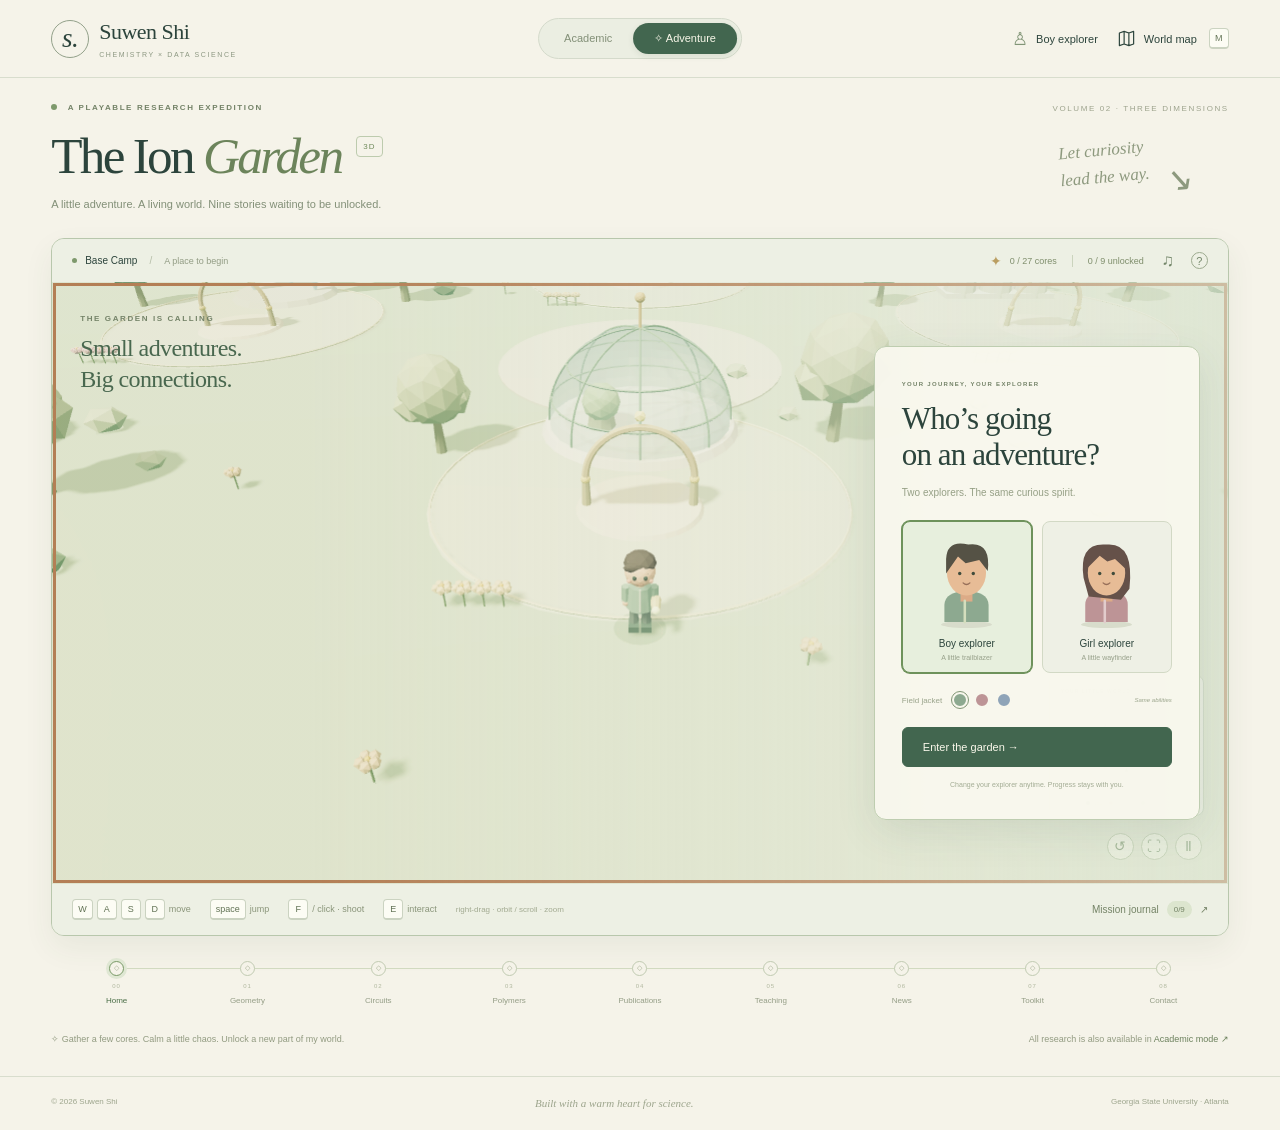
==== game.html @ 540955e2 "3dgame" ====
<!doctype html>
<html lang="en">
<head>
<meta charset="utf-8"><meta name="viewport" content="width=device-width,initial-scale=1,viewport-fit=cover"><meta name="theme-color" content="#f5f3e9">
<title>The Ion Garden · A 3D Research Adventure — Suwen Shi</title>
<meta name="description" content="Choose your explorer, roam a living 3D garden, and unlock Suwen Shi’s research through playful missions and mini guardians.">
<link rel="stylesheet" href="assets/css/game.css"><script type="module" src="assets/js/game.js"></script>
</head>
<body>
<header class="site-bar"><a class="brand" href="index.html"><span class="brand-mark">s.</span><span>Suwen Shi<small>CHEMISTRY × DATA SCIENCE</small></span></a><nav class="mode-switch" aria-label="Website mode"><a href="index.html">Academic</a><a href="game.html" class="selected" aria-current="page">✧ Adventure</a></nav><div class="header-actions"><button id="characterButton" class="header-button" type="button"><span aria-hidden="true">♙</span> <span id="explorerLabel">Your explorer</span></button><button id="mapButton" class="header-button map-button" type="button"><svg viewBox="0 0 24 24" aria-hidden="true"><path d="m3 5 6-2 6 2 6-2v16l-6 2-6-2-6 2zM9 3v16M15 5v16"/></svg><span>World map</span><kbd>M</kbd></button></div></header>
<main>
<div class="intro-row"><span class="eyebrow"><i></i> A PLAYABLE RESEARCH EXPEDITION</span><span class="edition">VOLUME 02 · THREE DIMENSIONS</span></div>
<div class="title-row"><div><h1>The Ion <em>Garden</em><sup>3D</sup></h1><p>A little adventure. A living world. Nine stories waiting to be unlocked.</p></div><div class="title-note">Let curiosity<br>lead the way. <span aria-hidden="true">↘</span></div></div>
<section class="game-shell" aria-label="3D research adventure">
<div class="world-bar"><div class="location"><span class="live-dot"></span><span id="locationName">Base Camp</span><span class="small-separator">/</span><span id="locationSubtitle">An island of possibilities</span></div><div class="world-stats"><span class="core-icon">✦</span><span id="coreCount">0 / 27 cores</span><span class="stat-line"></span><span id="unlockCount">0 / 9 unlocked</span><button id="soundButton" class="small-button" aria-label="Turn sound on" title="Sound off" type="button">♫</button><button id="helpButton" class="small-button help-button" aria-label="How to play" type="button">?</button></div></div>
<div id="stage" class="stage">
<canvas id="world" tabindex="0" role="application" aria-label="3D exploration game. WASD to move, Space to jump, Shift to dash, F or click to shoot, E to interact, right-drag or Q and C to rotate the camera, scroll to zoom, M for world map.">Use Academic mode to read the website without the game.</canvas>
<div class="stage-loading" id="loading"><span class="loading-orbit">✧</span><p>Growing a little world…</p></div>
<div id="webglError" class="stage-error" hidden><h2>The garden needs 3D graphics.</h2><p>Please use a browser with WebGL enabled. Your complete academic website is ready below.</p><a class="dark-button" href="index.html">Open academic website ↗</a></div>
<div class="world-heading" id="worldHeading"><span class="eyebrow">THE GARDEN IS CALLING</span><h2>Small adventures.<br>Big connections.</h2></div>
<div class="mission-card" id="missionCard"><div class="mission-top"><span class="eyebrow" id="missionTag">YOUR FIRST EXPEDITION</span><button id="missionLogButton" aria-label="Open mission log" type="button">↗</button></div><h3 id="missionTitle">A spark of curiosity</h3><p id="missionDescription">Find the glowing gate at Base Camp to begin.</p><ol id="missionSteps"><li>Collect 3 memory cores</li><li>Clear the noise drones</li><li>Defeat the mini guardian</li></ol><div class="mission-bottom" id="missionHint">Walk to a landmark · Press <kbd>E</kbd></div></div>
<div class="vitals" id="vitals"><div><span class="eyebrow">EXPLORER ENERGY</span><span id="healthText">5 / 5</span></div><div class="health-pips" id="healthPips" aria-label="5 of 5 energy"><i></i><i></i><i></i><i></i><i></i></div><div class="dash-meter"><span id="dashFill"></span></div><span class="dash-caption">SHIFT · DASH</span></div>
<div id="bossHud" class="boss-hud" hidden><span class="eyebrow">MINI GUARDIAN</span><h3 id="bossName">Static Sprout</h3><div class="boss-track"><span id="bossFill"></span></div><span id="bossHint">Keep moving. Hold F to fire.</span></div>
<div class="aim-hint" id="aimHint" hidden><span aria-hidden="true">⌖</span><span id="aimText">AUTO-AIM READY</span></div>
<button id="interactButton" class="interact-button" type="button" hidden><kbd>E</kbd><span id="interactText">Start Base Camp mission</span><span aria-hidden="true">↗</span></button>
<div class="mini-map-wrap"><div><span class="eyebrow">YOUR LITTLE WORLD</span><span id="compass">N ↑</span></div><button id="miniMapButton" aria-label="Open full world map" type="button"><canvas id="miniMap" width="340" height="260" aria-hidden="true"></canvas></button><span class="mini-map-legend"><i></i> you <i class="locked"></i> mission <i class="cleared"></i> unlocked</span></div>
<div class="stage-actions"><button id="cameraResetButton" aria-label="Reset camera" title="Reset camera (R)" type="button">↺</button><button id="fullscreenButton" aria-label="Enter fullscreen" title="Fullscreen" type="button">⛶</button><button id="pauseButton" aria-label="Pause adventure" title="Pause (Esc)" type="button">Ⅱ</button></div>
<div class="hurt-flash" id="hurtFlash" aria-hidden="true"></div>
<div class="pause-overlay" id="pauseOverlay" hidden><span class="eyebrow">TIME FOR A BREATHER</span><h2>A moment of stillness.</h2><p>Your discoveries will be right here.</p><button id="resumeButton" class="dark-button" type="button">Back to the garden →</button></div>
<div class="touch-controls" aria-label="Touch game controls"><div class="touch-pad"><button data-touch="w" aria-label="Move forward">↑</button><div><button data-touch="a" aria-label="Move left">←</button><button data-touch="s" aria-label="Move backward">↓</button><button data-touch="d" aria-label="Move right">→</button></div></div><div class="touch-actions"><button data-touch=" " aria-label="Jump">↑</button><button data-touch="f" class="touch-fire" aria-label="Shoot ion pulses">✦</button><button data-touch="shift" aria-label="Dash">»</button></div></div>
<div id="characterOverlay" class="character-overlay" hidden><div class="character-card" role="dialog" aria-modal="true" aria-labelledby="chooseTitle"><span class="eyebrow">YOUR JOURNEY, YOUR EXPLORER</span><h2 id="chooseTitle">Who’s going<br>on an adventure?</h2><p>Two explorers. The same curious spirit.</p><div class="character-options" role="group" aria-label="Choose a character"><button class="character-option selected" data-character="boy" aria-pressed="true" type="button"><svg viewBox="0 0 100 112" aria-hidden="true"><ellipse cx="50" cy="106" rx="30" ry="4" fill="#d8dccb"/><path d="M24 103V83Q25 67 50 67T76 83V103" fill="#8da990"/><path d="M43 65h14v14H43" fill="#dcab87"/><ellipse cx="50" cy="45" rx="23" ry="27" fill="#e7bc96"/><path d="M26 46V29Q27 6 52 12Q79 8 75 43L65 30 49 34 40 26Z" fill="#555245"/><circle cx="42" cy="46" r="2" fill="#3f4c3c"/><circle cx="58" cy="46" r="2" fill="#3f4c3c"/><path d="M46 57q4 4 8 0" fill="none" stroke="#966e58"/><path d="M48 78v25" stroke="#d4debd" stroke-width="3"/></svg><strong>Boy explorer</strong><span>A little trailblazer</span></button><button class="character-option" data-character="girl" aria-pressed="false" type="button"><svg viewBox="0 0 100 112" aria-hidden="true"><ellipse cx="50" cy="106" rx="30" ry="4" fill="#d8dccb"/><path d="M25 103V83Q25 67 50 67T75 83V103" fill="#bd9496"/><path d="M43 65h14v14H43" fill="#dcab87"/><path d="M23 51Q17 9 50 12Q83 9 77 64L67 77 29 73Z" fill="#655149"/><ellipse cx="50" cy="45" rx="22" ry="27" fill="#e7bc96"/><path d="M27 40Q22 16 50 14Q79 14 73 41L60 29 51 32 42 25Z" fill="#655149"/><circle cx="42" cy="46" r="2" fill="#3f4c3c"/><circle cx="58" cy="46" r="2" fill="#3f4c3c"/><path d="M46 57q4 4 8 0" fill="none" stroke="#966e58"/><path d="M48 78v25" stroke="#e2cccc" stroke-width="3"/></svg><strong>Girl explorer</strong><span>A little wayfinder</span></button></div><div class="suit-row"><span>Field jacket</span><div role="group" aria-label="Jacket color"><button data-color="sage" class="swatch selected" aria-label="Sage jacket" aria-pressed="true" type="button"></button><button data-color="rose" class="swatch rose" aria-label="Rose jacket" aria-pressed="false" type="button"></button><button data-color="blue" class="swatch blue" aria-label="Blue jacket" aria-pressed="false" type="button"></button></div><span class="same-abilities">Same abilities</span></div><button id="enterButton" class="dark-button enter-button" type="button">Enter the garden <span>→</span></button><p class="choose-footnote">Change your explorer anytime. Progress stays with you.</p></div></div>
</div>
<div class="control-bar"><div class="control-list"><span><kbd>W</kbd><kbd>A</kbd><kbd>S</kbd><kbd>D</kbd> move</span><span><kbd>space</kbd> jump</span><span><kbd>F</kbd> / click · shoot</span><span><kbd>E</kbd> interact</span><span class="camera-legend">right-drag · orbit / scroll · zoom</span></div><button id="questButton" class="text-button" type="button">Mission journal <span id="questBadge">0/9</span> ↗</button></div>
</section>
<nav id="journeyNav" class="journey-nav" aria-label="Travel to a research landmark"></nav>
<div class="below-world"><p>✧ Gather a few cores. Calm a little chaos. Unlock a new part of my world.</p><a href="index.html">All research is also available in <span>Academic mode ↗</span></a></div>
</main>
<footer class="site-footer"><span>© <span id="year">2026</span> Suwen Shi</span><span>Built with a warm heart for science.</span><span>Georgia State University · Atlanta</span></footer>
<dialog id="mapDialog" class="garden-dialog map-dialog" aria-labelledby="mapTitle"><div class="dialog-heading"><div><span class="eyebrow">THE EXPEDITION ATLAS</span><h2 id="mapTitle">Nine little adventures.</h2></div><button data-close class="close-button" aria-label="Close world map" type="button">×</button></div><p class="dialog-intro">Travel to any landmark. Complete its core hunt, drone challenge, and mini guardian to unlock the story inside.</p><div id="mapGrid" class="map-grid"></div><div class="map-bottom"><p id="mapProgress">Completed missions are saved on this device.</p><button id="resetButton" class="text-button" type="button">Reset adventure</button></div><div id="resetConfirm" class="reset-confirm" hidden><p>Reset all mission unlocks on this device? Your character choice will be kept.</p><button id="confirmResetButton" class="dark-button" type="button">Reset missions</button><button id="cancelResetButton" class="text-button" type="button">Keep my adventure</button></div></dialog>
<dialog id="missionDialog" class="garden-dialog mission-dialog" aria-labelledby="briefTitle"><div class="dialog-heading"><div><span class="eyebrow" id="briefTag">A NEW EXPEDITION</span><h2 id="briefTitle">Base Camp</h2></div><button data-close class="close-button" aria-label="Close mission" type="button">×</button></div><div id="briefContent"></div></dialog>
<dialog id="rewardDialog" class="garden-dialog reward-dialog" aria-labelledby="rewardTitle"><div class="dialog-heading"><span class="eyebrow">A LITTLE VICTORY, A NEW CONNECTION</span><button data-close class="close-button" aria-label="Close reward" type="button">×</button></div><div class="reward-emblem" aria-hidden="true">✧</div><p class="reward-kicker">MISSION COMPLETE</p><h2 id="rewardTitle">A new story unlocked.</h2><p id="rewardDescription"></p><div class="reward-actions"><button id="rewardOpenButton" class="dark-button" type="button">Explore this section ↗</button><button id="rewardContinueButton" class="text-button" type="button">Keep adventuring →</button></div></dialog>
<dialog id="contentDialog" class="garden-dialog content-dialog" aria-labelledby="contentTitle"><div class="content-heading"><div><span class="eyebrow">DISCOVERY UNLOCKED · SUWEN SHI</span><h2 id="contentTitle">Research</h2></div><div><a id="fullPageLink" href="index.html">Academic page ↗</a><button data-close class="close-button" aria-label="Return to adventure" type="button">×</button></div></div><iframe id="contentFrame" src="about:blank" title="Unlocked academic website section"></iframe></dialog>
<dialog id="helpDialog" class="garden-dialog help-dialog" aria-labelledby="helpTitle"><div class="dialog-heading"><div><span class="eyebrow">A FIELD GUIDE FOR CURIOUS EXPLORERS</span><h2 id="helpTitle">Your garden, your pace.</h2></div><button data-close class="close-button" aria-label="Close instructions" type="button">×</button></div><p>Visit a glowing landmark and press E to begin. Collect three floating cores, shoot the noise drones, then defeat a friendly-sized guardian. Its website section becomes yours to explore.</p><dl class="help-controls"><div><dt><kbd>W</kbd><kbd>A</kbd><kbd>S</kbd><kbd>D</kbd></dt><dd>Move freely, relative to the camera</dd></div><div><dt><kbd>space</kbd> / <kbd>shift</kbd></dt><dd>Jump / dash out of the way</dd></div><div><dt><kbd>F</kbd> or left click</dt><dd>Fire unlimited ion pulses; hold to keep shooting</dd></div><div><dt>Right-drag / scroll</dt><dd>Orbit the camera / zoom</dd></div><div><dt><kbd>Q</kbd><kbd>C</kbd> / <kbd>R</kbd></dt><dd>Rotate camera / reset the view</dd></div><div><dt><kbd>E</kbd> / <kbd>M</kbd> / <kbd>Esc</kbd></dt><dd>Interact / mission map / pause</dd></div></dl><p class="help-note">Auto-aim favors nearby enemies. Jump over glowing shockwaves and dash through danger. If your energy runs out, you recharge nearby with your mission progress intact. Completed missions and your explorer choice are saved on this device. On touchscreens, drag the world to rotate and use the on-screen controls.</p><p class="help-note">The scenery, enemies, and shooting are playful metaphors. The research notes distinguish proposed studies from established results. Academic mode always provides direct access to every page.</p><button data-close class="dark-button" type="button">Let’s explore →</button></dialog>
<div id="toast" class="toast" role="status" hidden></div><div id="announcement" class="sr-only" aria-live="polite" role="status"></div><noscript><p class="noscript-note">JavaScript is needed for the adventure. <a href="index.html">Visit the academic website.</a></p></noscript>
</body></html>
---- assets/css/game.css ----
:root{--paper:#f5f3e9;--ink:#2c443c;--muted:#7d8973;--line:#d8ddcd;--sage:#42664f;--serif:Georgia,'Times New Roman',serif;--sans:'Trebuchet MS',Arial,sans-serif}*{box-sizing:border-box}body{margin:0;background:var(--paper);color:var(--ink);font:13px var(--sans);-webkit-font-smoothing:antialiased}button,input{font:inherit}button,a{-webkit-tap-highlight-color:transparent}button{cursor:pointer;color:inherit}a{color:inherit;text-underline-offset:4px}button svg{width:19px;height:19px;fill:none;stroke:currentColor;stroke-width:1.5;stroke-linecap:round;stroke-linejoin:round}button:focus-visible,a:focus-visible,canvas:focus-visible{outline:3px solid #b37d53;outline-offset:4px}[hidden]{display:none!important}kbd{display:inline-grid;place-items:center;min-width:20px;height:21px;padding:0 5px;font:9px var(--sans);background:#fcfcf4;border:1px solid #cbd3c1;border-bottom-width:2px;border-radius:4px;color:#617254}.eyebrow{font:8px/1.5 var(--sans);letter-spacing:1.6px;font-weight:600;color:#738267}.eyebrow i,.live-dot{display:inline-block;width:6px;height:6px;background:#7e996c;border-radius:50%;margin-right:7px}.site-bar{height:78px;margin:auto;max-width:1680px;padding:0 4%;display:flex;justify-content:space-between;align-items:center;gap:20px;border-bottom:1px solid var(--line)}.brand{display:flex;align-items:center;gap:10px;text-decoration:none;font:22px var(--serif);letter-spacing:-.5px}.brand-mark{border:1px solid #93a18a;border-radius:50%;width:38px;height:38px;font-style:italic;font-size:27px;display:grid;place-items:center}.brand small{font:7px var(--sans);letter-spacing:1.6px;display:block;color:#8c9781;margin-top:6px}.mode-switch{display:flex;border:1px solid #d4dacb;background:#ebeee2;padding:4px;border-radius:30px;position:absolute;left:50%;transform:translateX(-50%)}.mode-switch a{font-size:11px;text-decoration:none;padding:9px 21px;border-radius:25px;color:#839078}.mode-switch .selected{background:#42664f;color:#f8f7e9;box-shadow:0 2px 6px #324d311a}.header-actions{display:flex;align-items:center;gap:19px}.header-button{background:none;border:0;padding:6px 0;display:flex;align-items:center;gap:8px;font-size:11px}.header-button>span:first-child:not(:last-child){font-size:18px;color:#819577}.header-button kbd{margin-left:4px;font-size:9px}main{max-width:1680px;margin:auto;padding:24px 4% 0}.intro-row{display:flex;align-items:center;justify-content:space-between}.edition{font-size:8px;letter-spacing:1.6px;color:#9da38d}.title-row{display:flex;align-items:center;justify-content:space-between;margin:14px 0 24px}.title-row h1{font:normal clamp(38px,4vw,61px)/1.1 var(--serif);letter-spacing:-2.7px;margin:0 0 11px}.title-row h1 em{color:#6c845b;font-weight:normal}.title-row h1 sup{font:8px var(--sans);letter-spacing:1px;display:inline-block;border:1px solid #bdcbae;border-radius:4px;padding:5px 6px;vertical-align:top;margin:8px 0 0 15px;color:#6f8a5b}.title-row p{color:#839078;font-size:11px;margin:0;line-height:1.7}.title-note{font:italic 17px/1.4 var(--serif);color:#8d997e;transform:rotate(-5deg);padding-right:38px}.title-note span{display:inline-block;font-size:34px;vertical-align:-15px;margin-left:9px}.game-shell{border:1px solid #b8c7ac;border-radius:13px;overflow:hidden;background:#e8edde;box-shadow:0 12px 30px #3c543512}.world-bar{height:43px;display:flex;justify-content:space-between;align-items:center;padding:0 20px;background:#edf0e4;font-size:10px;gap:10px}.location{display:flex;align-items:center;gap:8px}.live-dot{width:5px;height:5px;margin:0}.small-separator{color:#b5bda7;margin:0 4px}#locationSubtitle{color:#929c84;font-size:9px}.world-stats{display:flex;gap:8px;align-items:center;font-size:9px;color:#7f8e6c}.core-icon{color:#ba9e61;font-size:14px}.stat-line{height:12px;width:1px;background:#cbd4bd;margin:0 7px}.small-button{background:none;border:0;width:24px;height:25px;font-size:17px;color:#74876a;margin-left:4px}.help-button{font-size:11px;border:1px solid #9caa8e;border-radius:50%;width:17px;height:17px;padding:0;margin-left:3px}.stage{height:clamp(540px,47vw,680px);position:relative;overflow:hidden;background:#dce8df;isolation:isolate}#world{width:100%;height:100%;display:block;touch-action:none;outline-offset:-4px}.stage-loading,.stage-error{position:absolute;inset:0;background:#e6ecdc;display:flex;justify-content:center;align-items:center;flex-direction:column;z-index:10;gap:16px}.stage-loading p{font:italic 21px var(--serif);color:#7b9271}.loading-orbit{font-size:52px;color:#9fb88a;animation:spin 4s linear infinite}.stage-error h2{font:29px var(--serif);margin:0}.stage-error p{text-align:center;max-width:360px;padding:0 20px;color:#7e8b70;line-height:1.8;font-size:12px}.world-heading{position:absolute;top:27px;left:28px;pointer-events:none}.world-heading h2{font:normal 24px/1.3 var(--serif);letter-spacing:-.6px;margin:8px 0 0;color:#46654c}.mission-card{position:absolute;top:32px;left:25px;width:222px;padding:18px 17px;background:#f8f8edee;border:1px solid #bfcdb1;border-radius:9px;box-shadow:0 4px 20px #52674b12;backdrop-filter:blur(6px)}.mission-top{display:flex;align-items:center;justify-content:space-between}.mission-top .eyebrow{font-size:7px;letter-spacing:1.1px}.mission-top button{background:none;border:0;padding:0;color:#92a280;font-size:16px}.mission-card h3{font:normal 22px/1.2 var(--serif);letter-spacing:-.7px;margin:12px 0 10px}.mission-card p{font-size:10px;line-height:1.7;color:#7d8a6f;margin:0 0 13px}.mission-card ol{list-style:none;padding:0;margin:0;display:grid;gap:10px;counter-reset:step}.mission-card li{counter-increment:step;display:flex;align-items:center;gap:9px;font-size:9px;color:#929b83;line-height:1.5}.mission-card li::before{content:counter(step);width:18px;height:18px;border:1px solid #c7d1ba;display:grid;place-items:center;border-radius:50%;font-size:8px;flex-shrink:0}.mission-card li.active{color:#526c42}.mission-card li.active::before{background:#809d67;color:#fff;border-color:#809d67}.mission-card li.done{color:#a0aa91}.mission-card li.done::before{content:'✓';color:#668651;border-color:#9eb58a}.mission-bottom{font-size:8px;margin-top:17px;padding-top:12px;border-top:1px solid #dce2ce;color:#9a9f87;line-height:1.6}.mission-bottom kbd{font-size:8px;height:18px;min-width:18px}.world-heading:not([hidden])~.mission-card{top:auto;bottom:70px}.vitals{position:absolute;top:27px;right:27px;width:155px;padding:13px 15px;background:#f8f8eded;border:1px solid #c7d3b8;border-radius:8px;backdrop-filter:blur(6px)}.vitals>div:first-child{display:flex;justify-content:space-between;align-items:center;gap:7px}.vitals .eyebrow{font-size:6px;letter-spacing:.9px}#healthText{font-size:8px;color:#91a17a}.health-pips{display:flex;gap:5px;margin:10px 0}.health-pips i{height:7px;background:#87a870;flex:1;border-radius:2px}.health-pips i.empty{background:#d8dfcb}.dash-meter{height:3px;background:#d7dfca;border-radius:2px;overflow:hidden}.dash-meter span{display:block;width:100%;height:100%;background:#c2b082}.dash-caption{display:block;font-size:5px;letter-spacing:1.2px;color:#9aa68a;margin-top:6px}.boss-hud{position:absolute;top:24px;left:50%;transform:translateX(-50%);text-align:center;width:270px;background:#f7f6edeb;border:1px solid #cfbfaa;padding:13px 22px;border-radius:8px;backdrop-filter:blur(5px)}.boss-hud .eyebrow{font-size:6px;letter-spacing:1.7px;color:#a08b72}.boss-hud h3{font:20px var(--serif);margin:6px 0 10px;color:#6d7158}.boss-track{height:5px;overflow:hidden;background:#dedac6;border-radius:4px}.boss-track span{width:100%;height:100%;display:block;background:#b59b76;transition:width .15s}.boss-hud>span:last-child{font-size:7px;color:#9d977e;display:block;margin-top:7px}.aim-hint{position:absolute;left:50%;top:58%;transform:translateX(-50%);pointer-events:none;display:flex;align-items:center;gap:8px;background:#f5f4dfbf;border:1px solid #c4ccaf;border-radius:20px;padding:7px 12px;font-size:6px;letter-spacing:1.2px;color:#7b9069}.aim-hint>span:first-child{font-size:16px}.interact-button{position:absolute;bottom:29px;left:50%;transform:translateX(-50%);white-space:nowrap;max-width:calc(100% - 32px);padding:9px 16px 9px 9px;display:flex;align-items:center;gap:11px;background:#faf9edee;border:1px solid #adc199;border-radius:30px;box-shadow:0 3px 18px #38533215;font-size:10px}.interact-button kbd{border-color:#547449;background:#547449;color:#f4f8e5;border-radius:50%;height:25px;width:25px}.interact-button>span:last-child{margin-left:7px;color:#96a17f}.mini-map-wrap{position:absolute;bottom:68px;right:24px;width:155px;padding:12px 11px 9px;background:#faf8eded;border:1px solid #c4ceb5;border-radius:8px;backdrop-filter:blur(5px)}.mini-map-wrap>div{display:flex;align-items:center;justify-content:space-between}.mini-map-wrap .eyebrow{font-size:5px;letter-spacing:1px}#compass{font-size:6px;color:#a2ad93}.mini-map-wrap button{background:none;border:0;padding:0;width:100%;display:block}#miniMap{display:block;width:100%;height:104px}.mini-map-legend{display:flex;align-items:center;justify-content:center;gap:4px;white-space:nowrap;font-size:5px;color:#9da58c}.mini-map-legend i{width:4px;height:4px;border-radius:50%;background:#466d51;margin-left:3px}.mini-map-legend i.locked{background:#bbaa86}.mini-map-legend i.cleared{background:#94ac7e}.stage-actions{position:absolute;bottom:24px;right:26px;display:flex;gap:7px}.stage-actions button{width:27px;height:27px;border:1px solid #aebe9a;background:#f6f6e6bf;border-radius:50%;font-size:14px;display:grid;place-items:center;padding:0;color:#6b875b}.hurt-flash{position:absolute;inset:0;pointer-events:none;box-shadow:inset 0 0 80px #d5866666;opacity:0;transition:opacity .2s}.hurt-flash.visible{opacity:1}.pause-overlay{position:absolute;inset:0;z-index:4;background:#f5f5e7cf;backdrop-filter:blur(5px);display:flex;align-items:center;justify-content:center;flex-direction:column}.pause-overlay h2{font:34px var(--serif);margin:15px 0 0}.pause-overlay p{font-size:11px;color:#8d9980;margin:15px 0 28px}.dark-button{background:#42664f;color:#faf8eb;border:1px solid #42664f;border-radius:6px;padding:13px 20px;display:inline-flex;align-items:center;justify-content:center;gap:28px;font-size:11px;text-decoration:none}.dark-button:hover{background:#31533c}.text-button{background:none;border:0;padding:4px 0;display:inline-flex;align-items:center;gap:8px;font-size:10px;color:#758467}.control-bar{min-height:51px;padding:11px 20px;display:flex;align-items:center;justify-content:space-between;gap:15px;background:#edf0e4}.control-list{display:flex;align-items:center;gap:19px;font-size:9px;color:#8a957a}.control-list>span{display:flex;gap:4px;align-items:center}.control-list .camera-legend{font-size:8px;color:#a2aa91}#questBadge{font-size:8px;padding:4px 7px;border-radius:9px;background:#dce5ce}.journey-nav{margin-top:25px;display:grid;grid-template-columns:repeat(9,1fr);position:relative}.journey-nav::before{content:'';height:1px;background:#d1dac0;position:absolute;top:7px;left:5.5%;right:5.5%}.journey-stop{display:flex;flex-direction:column;align-items:center;gap:7px;background:none;border:0;padding:0 3px 7px;font-size:8px;color:#949d86}.stop-dot{display:grid;place-items:center;width:15px;height:15px;border-radius:50%;border:1px solid #c1cbb2;background:var(--paper);z-index:1;font-size:7px;color:#a0ac8f}.journey-stop .stop-number{font-size:6px;letter-spacing:.9px;color:#afb69d}.journey-stop.current{color:#496d46}.journey-stop.current .stop-dot{border-color:#789966;box-shadow:0 0 0 3px #dfe7d3}.journey-stop.cleared .stop-dot{background:#90aa79;color:#fff;border-color:#90aa79}.journey-stop:hover{color:#44693f}.below-world{display:flex;justify-content:space-between;gap:20px;font-size:9px;color:#929b81;line-height:1.8;margin:19px 0 29px}.below-world p{margin:0}.below-world a{text-decoration:none}.below-world a span{color:#6c815d}.site-footer{max-width:1680px;margin:auto;padding:20px 4%;border-top:1px solid var(--line);display:flex;justify-content:space-between;gap:15px;color:#9da58d;font-size:8px}.site-footer>span:nth-child(2){font:italic 11px var(--serif)}.character-overlay{position:absolute;inset:0;z-index:6;background:linear-gradient(90deg,#e4ecda05 22%,#e9eee24d 70%,#dfe8d899);display:flex;align-items:center;justify-content:flex-end;padding:28px}.character-card{padding:27px;width:326px;background:#f8f7edfa;border:1px solid #becdb0;border-radius:12px;box-shadow:0 12px 40px #314d3e1c}.character-card>.eyebrow{font-size:6px;letter-spacing:1.3px}.character-card h2{font:normal 31px/1.15 var(--serif);letter-spacing:-.9px;margin:12px 0}.character-card>p{font-size:10px;color:#96a086;line-height:1.8;margin:0 0 19px}.character-options{display:grid;grid-template-columns:1fr 1fr;gap:10px}.character-option{padding:7px 8px 11px;display:flex;flex-direction:column;align-items:center;background:#eef0e5;border:1px solid #d2d9c5;border-radius:8px}.character-option.selected{border-color:#6e925b;background:#e7efdd;box-shadow:0 0 0 1px #6e925b}.character-option svg{width:85px;height:106px;stroke:none;fill:initial}.character-option strong{font-size:10px;font-weight:normal;margin-top:3px}.character-option>span{font-size:7px;color:#98a18b;margin-top:5px}.suit-row{display:flex;align-items:center;gap:10px;font-size:8px;color:#9aa48b;margin:19px 0}.suit-row>div{display:flex;align-items:center;gap:6px}.swatch{width:16px;height:16px;background:#8da990;border:2px solid #f8f7ed;border-radius:50%;padding:0}.swatch.rose{background:#bd9496}.swatch.blue{background:#8fa4b8}.swatch.selected{outline:1px solid #809574}.same-abilities{margin-left:auto;font-size:6px;font-style:italic}.enter-button{width:100%;justify-content:space-between}.character-card .choose-footnote{font-size:7px;text-align:center;color:#a3ac94;margin:12px 0 0}.garden-dialog{border:1px solid #bdcbb0;background:var(--paper);color:var(--ink);border-radius:13px;padding:30px;width:min(860px,calc(100% - 30px));max-height:88dvh;box-shadow:0 18px 70px #2b4a3c25}.garden-dialog::backdrop{background:#284e4366;backdrop-filter:blur(6px)}.dialog-heading{display:flex;align-items:flex-start;justify-content:space-between;gap:18px}.dialog-heading h2{font:normal 33px/1.2 var(--serif);letter-spacing:-1px;margin:8px 0 0}.close-button{background:none;border:1px solid #c2ceb5;border-radius:50%;width:31px;height:31px;display:grid;place-items:center;flex-shrink:0;font-size:22px;color:#849575;padding:0}.close-button:hover{background:#e4ebd8}.dialog-intro{font-size:11px;color:#8b977c;line-height:1.8;margin:19px 0 23px;max-width:600px}.map-grid{display:grid;grid-template-columns:repeat(3,1fr);gap:11px}.map-card{border:1px solid #d0d9c1;border-radius:8px;padding:17px;background:#ecefe1;position:relative}.map-card.cleared{border-color:#99b381;background:#e8efdd}.map-card.active{border-color:#b7a476;background:#f0ecdd}.map-num{font:italic 22px var(--serif);color:#acb89a}.map-state{position:absolute;right:16px;top:21px;font-size:7px;color:#a5aa93;letter-spacing:.5px}.map-card.cleared .map-state{color:#6b9253}.map-card h3{font:19px var(--serif);margin:9px 0 7px}.map-card p{font-size:9px;color:#8e997f;margin:0 0 9px;line-height:1.7}.map-card .guardian-label{font-size:7px;color:#a49b80}.map-card-actions{display:flex;align-items:center;gap:14px;margin-top:13px}.map-card-actions button{background:none;border:0;padding:2px 0;font-size:9px;color:#648051;text-underline-offset:4px}.map-card-actions button:first-child{text-decoration:underline}.map-card-actions button:disabled{color:#aeb69d;cursor:default;text-decoration:none}.map-bottom{margin-top:19px;display:flex;align-items:center;justify-content:space-between;gap:20px;font-size:9px;color:#a4ab92}.map-bottom p{margin:0}.map-bottom button{color:#a98a70;font-size:9px}.reset-confirm{margin-top:15px;padding:15px;border:1px solid #c8c8b1;border-radius:6px;font-size:11px}.reset-confirm .text-button{margin-left:20px}.mission-dialog{width:min(610px,calc(100% - 30px))}.brief-emblem{width:70px;height:70px;border:1px solid #bfcbb0;background:#e9edde;color:#91a479;border-radius:50%;font:italic 30px var(--serif);display:grid;place-items:center;margin:25px auto}.brief-copy{font:20px/1.5 var(--serif);color:#6e825f;margin:20px 0 14px}.brief-body{font-size:11px;line-height:1.9;color:#8d977e}.brief-steps{list-style:none;padding:0;margin:23px 0;display:grid;gap:12px}.brief-steps li{display:flex;align-items:center;gap:12px;color:#82916f;font-size:11px}.brief-steps li>span{font:italic 18px var(--serif);color:#b4bf9f}.brief-status{font-size:9px;border-left:2px solid #c7b883;color:#a59a7c;padding:4px 12px;line-height:1.8;margin:20px 0}.brief-actions{display:flex;flex-wrap:wrap;gap:17px;align-items:center;margin-top:24px}.tool-shortcuts{display:flex;gap:8px;margin-top:18px;flex-wrap:wrap}.tool-shortcuts button{background:#e4ecda;border:1px solid #c3d1b0;border-radius:4px;padding:8px 10px;font-size:10px}.reward-dialog{width:min(540px,calc(100% - 30px));text-align:center}.reward-emblem{margin:25px auto 20px;border:1px solid #bfd0a5;box-shadow:0 0 0 10px #e8eddb;width:78px;height:78px;display:grid;place-items:center;border-radius:50%;background:#e4edda;color:#a2b984;font-size:45px}.reward-kicker{font-size:7px;letter-spacing:2px;color:#a5b08f;margin:29px 0 10px}.reward-dialog h2{font:31px var(--serif);letter-spacing:-.9px;margin:0 0 18px}.reward-dialog #rewardDescription{font-size:11px;line-height:1.9;color:#8e9b7e;max-width:350px;margin:0 auto 22px}.reward-actions{display:flex;align-items:center;justify-content:center;gap:18px;flex-wrap:wrap}.content-dialog{padding:0;width:calc(100% - 36px);max-width:1200px;height:88dvh;overflow:hidden}.content-heading{height:78px;padding:15px 24px;display:flex;align-items:center;justify-content:space-between;gap:15px;border-bottom:1px solid #d4ddc6}.content-heading h2{font:24px var(--serif);margin:5px 0 0}.content-heading .eyebrow{font-size:7px;letter-spacing:1.3px}.content-heading>div:last-child{display:flex;gap:21px;align-items:center}.content-heading a{font-size:10px;color:#899779}#contentFrame{display:block;width:100%;height:calc(100% - 78px);border:0;background:#fff}.help-dialog{max-width:620px}.help-dialog p{font-size:11px;color:#8b977c;line-height:1.9}.help-controls{margin:22px 0}.help-controls>div{display:grid;grid-template-columns:180px 1fr;align-items:center;gap:12px;border-bottom:1px solid #d7deca;padding:11px 0;font-size:10px}.help-controls dt{display:flex;gap:4px;align-items:center;color:#8d997c}.help-controls dd{margin:0;color:#7e906a}.help-dialog .help-note{font-size:10px}.toast{position:fixed;bottom:27px;left:50%;transform:translateX(-50%);background:#42664ff2;color:#f8f6e9;border:1px solid #79966a;border-radius:30px;padding:13px 22px;max-width:90%;text-align:center;font-size:11px;z-index:40;box-shadow:0 4px 20px #304c391a}.sr-only{position:absolute;width:1px;height:1px;overflow:hidden;clip:rect(0,0,0,0);white-space:nowrap}.noscript-note{text-align:center;padding:20px}.touch-controls{display:none}.stage:fullscreen{height:100vh;width:100vw}.stage:fullscreen .mission-card{top:32px}.stage:fullscreen .character-card{width:350px}.stage:fullscreen .touch-controls{bottom:50px}@keyframes spin{to{transform:rotate(360deg)}}
@media(max-width:1100px){.site-bar,main,.site-footer{padding-inline:3%}.header-actions{gap:13px}.header-button{font-size:10px}.mode-switch a{padding-inline:17px}.control-list{gap:12px}.control-list .camera-legend{display:none}.stage{height:590px}.mission-card{width:205px;padding:16px}.mission-card h3{font-size:20px}}
@media(max-width:750px){.site-bar{height:72px;padding:0 4%;gap:10px}.brand{font-size:18px;gap:7px}.brand-mark{width:32px;height:32px;font-size:23px}.brand small{font-size:5px;letter-spacing:.8px}.mode-switch{position:static;transform:none;margin-left:auto;padding:3px}.mode-switch a{font-size:9px;padding:8px 12px}.header-actions{gap:10px}.header-button>span:not(:first-child),.map-button>span,.header-button kbd{display:none}.header-button{font-size:17px}.header-button>span:first-child{font-size:19px}.header-button #explorerLabel{display:none}main{padding:23px 3% 0}.edition{font-size:6px;letter-spacing:.8px}.eyebrow{font-size:7px;letter-spacing:1px}.title-row{margin-top:17px;margin-bottom:21px}.title-row h1{font-size:42px;letter-spacing:-2px}.title-row h1 sup{font-size:6px;padding:4px;margin-top:6px;margin-left:10px}.title-row p{font-size:9px;max-width:280px;line-height:1.8}.title-note{display:none}.world-bar{padding:0 12px;font-size:9px;height:40px}.world-stats{font-size:8px;gap:5px}#locationSubtitle,.small-separator{display:none}.stat-line{margin-inline:3px}.small-button{margin-left:0}.stage{height:640px}.world-heading{left:18px;top:20px}.world-heading h2{font-size:21px}.world-heading .eyebrow{font-size:6px}.mission-card{top:17px;left:14px;width:172px;padding:12px}.mission-top .eyebrow{font-size:5px;letter-spacing:.8px}.mission-card h3{font-size:18px;margin:9px 0 8px}.mission-card p{font-size:8px;line-height:1.7;margin-bottom:10px}.mission-card ol{gap:7px}.mission-card li{font-size:7px;gap:6px}.mission-card li::before{width:14px;height:14px;font-size:6px}.mission-bottom{font-size:6px;margin-top:11px;padding-top:10px}.world-heading:not([hidden])~.mission-card{top:auto;bottom:160px}.vitals{top:17px;right:14px;width:112px;padding:10px}.vitals .eyebrow{font-size:4px;letter-spacing:.5px}#healthText{font-size:6px}.health-pips{gap:3px;margin:7px 0}.health-pips i{height:5px}.dash-caption{font-size:4px}.mini-map-wrap{bottom:165px;right:14px;width:108px;padding:9px 8px 7px}#miniMap{height:77px}.mini-map-wrap .eyebrow{font-size:4px;letter-spacing:.5px}.mini-map-legend{font-size:4px;gap:2px}.mini-map-legend i{width:3px;height:3px;margin-left:1px}.stage-actions{right:16px;bottom:18px;gap:6px}.stage-actions button{width:25px;height:25px;font-size:13px}.interact-button{bottom:119px;font-size:8px;padding:7px 12px 7px 7px;gap:8px}.interact-button kbd{width:22px;height:22px;font-size:8px}.boss-hud{top:95px;right:14px;left:auto;transform:none;width:145px;padding:10px 12px}.boss-hud .eyebrow{font-size:5px;letter-spacing:1px}.boss-hud h3{font-size:16px;margin:5px 0 7px}.boss-hud>span:last-child{font-size:5px;line-height:1.6}.aim-hint{top:61%;font-size:5px;padding:5px 9px}.aim-hint>span:first-child{font-size:13px}.control-bar{padding:11px 12px;min-height:47px}.control-list{gap:10px;font-size:0}.control-list kbd{font-size:7px;height:19px;min-width:18px;padding:0 4px}.control-list>span{gap:2px}.control-list>span:nth-child(3){font-size:0}.control-list>span:nth-child(3) kbd{font-size:7px}.control-list>span:nth-child(4){display:none}#questButton{font-size:8px;gap:5px}#questBadge{font-size:6px}.journey-nav{margin-top:21px;overflow:auto;grid-template-columns:repeat(9,minmax(70px,1fr));padding-bottom:7px}.journey-nav::before{left:35px;right:35px}.journey-stop{font-size:7px}.below-world{display:block;font-size:8px;margin:14px 0 21px}.below-world p{margin-bottom:8px}.site-footer{padding:17px 4%;font-size:7px}.site-footer>span:nth-child(2){font-size:9px}.site-footer>span:last-child{display:none}.character-overlay{padding:18px;align-items:center;justify-content:center;background:#e2eadd55;backdrop-filter:blur(2px)}.character-card{width:295px;padding:23px}.character-card h2{font-size:28px}.character-card>.eyebrow{font-size:6px}.character-options{gap:9px}.character-option svg{height:99px;width:79px}.character-card>p{font-size:9px;margin-bottom:15px}.suit-row{margin:16px 0}.same-abilities{font-size:5px}.garden-dialog{padding:23px;width:calc(100% - 24px)}.dialog-heading h2{font-size:27px}.map-grid{grid-template-columns:1fr 1fr;gap:9px}.map-card{padding:13px}.map-card h3{font-size:17px}.map-card p{font-size:8px}.map-card .guardian-label{font-size:6px}.map-state{font-size:6px;right:13px;top:17px}.map-card-actions{gap:9px;flex-wrap:wrap}.map-card-actions button{font-size:8px}.map-bottom{font-size:8px}.map-bottom button{font-size:8px}.content-dialog{padding:0}.content-heading{padding:12px 16px}.content-heading h2{font-size:21px}.content-heading .eyebrow{font-size:6px}.content-heading>div:last-child{gap:10px}.content-heading a{font-size:8px}.brief-copy{font-size:18px}.help-controls>div{grid-template-columns:140px 1fr;font-size:9px;gap:8px}.help-controls kbd{font-size:7px}.help-dialog p{font-size:10px}.help-dialog .help-note{font-size:9px}.touch-controls{position:absolute;left:17px;right:16px;bottom:42px;display:flex;align-items:flex-end;justify-content:space-between;pointer-events:none}.touch-controls button{pointer-events:auto;width:34px;height:34px;background:#f7f7e6dd;border:1px solid #aebe9d;border-radius:50%;padding:0;font-size:17px;touch-action:none;user-select:none;color:#6d875b}.touch-pad{display:flex;flex-direction:column;align-items:center;gap:4px}.touch-pad>div{display:flex;gap:4px}.touch-actions{display:flex;align-items:center;gap:7px;padding-bottom:7px}.touch-controls .touch-fire{width:48px;height:48px;background:#829f6ae8;color:#f4f6e6;border-color:#799a60;font-size:23px}.stage:fullscreen .mission-card{top:17px}.stage:fullscreen .character-card{width:295px}}
@media(pointer:coarse) and (min-width:751px){.touch-controls{display:flex;position:absolute;bottom:40px;left:28px;right:28px;justify-content:space-between;pointer-events:none}.touch-pad{display:flex;align-items:center;gap:6px}.touch-pad>div,.touch-actions{display:flex;gap:6px}.touch-controls button{pointer-events:auto;width:40px;height:40px;border:1px solid #afc19c;border-radius:50%;background:#f5f5e6d9;touch-action:none}.touch-fire{background:#86a46de0!important;color:#fff}.mission-card{top:30px!important;bottom:auto!important}.interact-button{bottom:103px}.mini-map-wrap{bottom:103px}}
@media(prefers-reduced-motion:reduce){*,*::before,*::after{animation:none!important;transition:none!important;scroll-behavior:auto!important}}
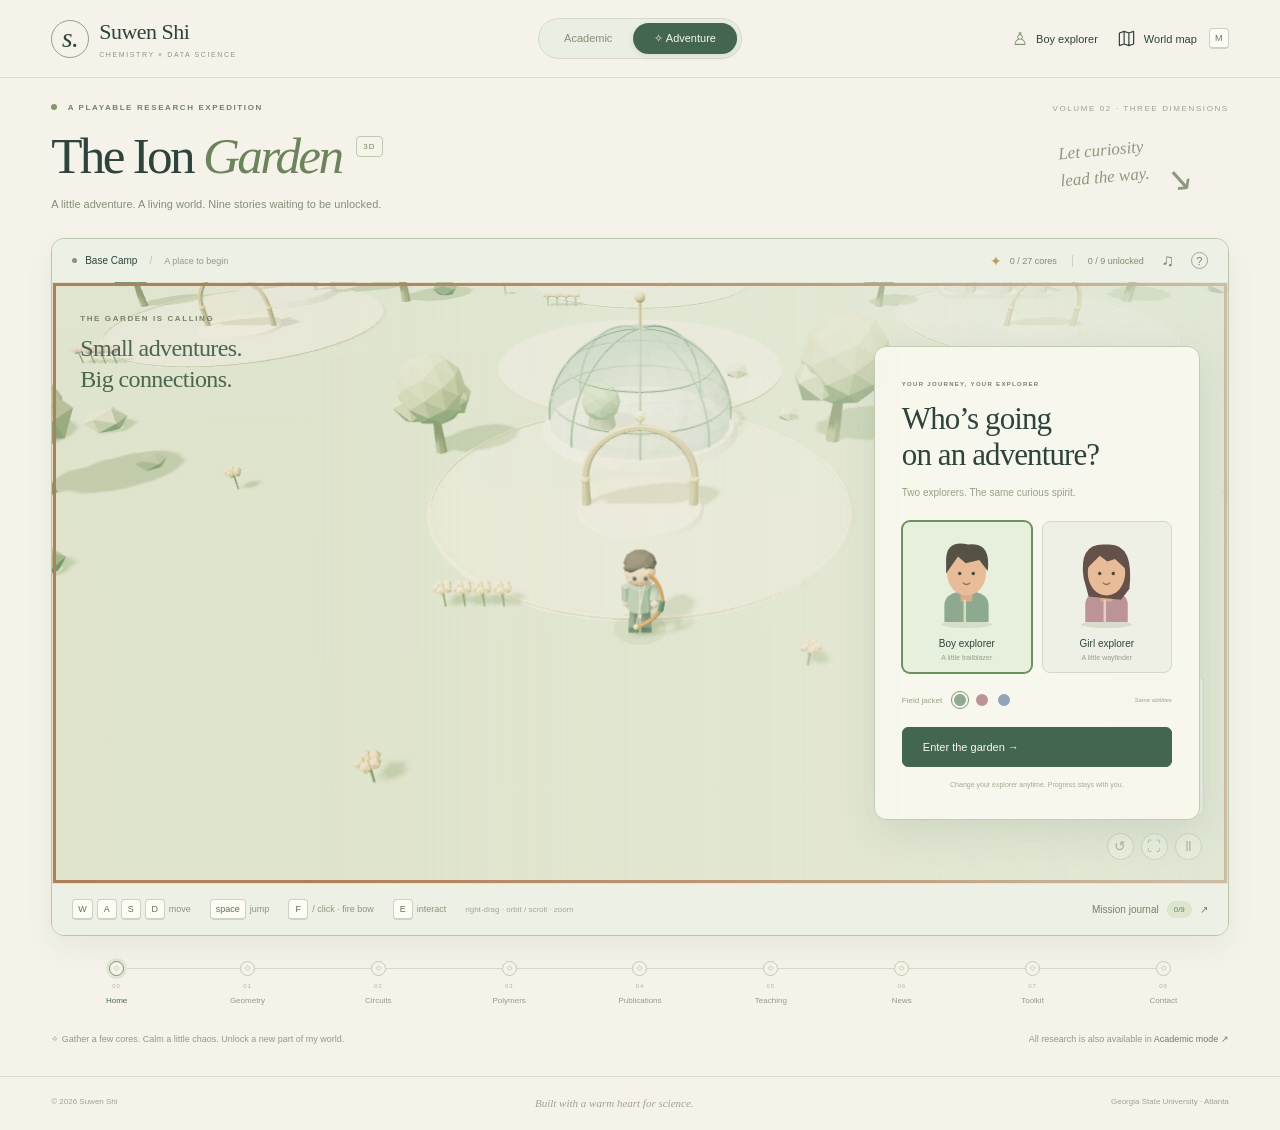
==== commit 00552971: "tutorial" ====
--- a/game.html
+++ b/game.html
@@ -14,23 +14,27 @@
 <section class="game-shell" aria-label="3D research adventure">
 <div class="world-bar"><div class="location"><span class="live-dot"></span><span id="locationName">Base Camp</span><span class="small-separator">/</span><span id="locationSubtitle">An island of possibilities</span></div><div class="world-stats"><span class="core-icon">✦</span><span id="coreCount">0 / 27 cores</span><span class="stat-line"></span><span id="unlockCount">0 / 9 unlocked</span><button id="soundButton" class="small-button" aria-label="Turn sound on" title="Sound off" type="button">♫</button><button id="helpButton" class="small-button help-button" aria-label="How to play" type="button">?</button></div></div>
 <div id="stage" class="stage">
-<canvas id="world" tabindex="0" role="application" aria-label="3D exploration game. WASD to move, Space to jump, Shift to dash, F or click to shoot, E to interact, right-drag or Q and C to rotate the camera, scroll to zoom, M for world map.">Use Academic mode to read the website without the game.</canvas>
+<canvas id="world" tabindex="0" role="application" aria-label="3D exploration game. WASD to move, Space to jump, Shift to dash, move the mouse to aim, F or click to shoot arrows, E to interact, right-drag or Q and C to rotate the camera, scroll to zoom, M for world map.">Use Academic mode to read the website without the game.</canvas>
 <div class="stage-loading" id="loading"><span class="loading-orbit">✧</span><p>Growing a little world…</p></div>
 <div id="webglError" class="stage-error" hidden><h2>The garden needs 3D graphics.</h2><p>Please use a browser with WebGL enabled. Your complete academic website is ready below.</p><a class="dark-button" href="index.html">Open academic website ↗</a></div>
 <div class="world-heading" id="worldHeading"><span class="eyebrow">THE GARDEN IS CALLING</span><h2>Small adventures.<br>Big connections.</h2></div>
 <div class="mission-card" id="missionCard"><div class="mission-top"><span class="eyebrow" id="missionTag">YOUR FIRST EXPEDITION</span><button id="missionLogButton" aria-label="Open mission log" type="button">↗</button></div><h3 id="missionTitle">A spark of curiosity</h3><p id="missionDescription">Find the glowing gate at Base Camp to begin.</p><ol id="missionSteps"><li>Collect 3 memory cores</li><li>Clear the noise drones</li><li>Defeat the mini guardian</li></ol><div class="mission-bottom" id="missionHint">Walk to a landmark · Press <kbd>E</kbd></div></div>
 <div class="vitals" id="vitals"><div><span class="eyebrow">EXPLORER ENERGY</span><span id="healthText">5 / 5</span></div><div class="health-pips" id="healthPips" aria-label="5 of 5 energy"><i></i><i></i><i></i><i></i><i></i></div><div class="dash-meter"><span id="dashFill"></span></div><span class="dash-caption">SHIFT · DASH</span></div>
 <div id="bossHud" class="boss-hud" hidden><span class="eyebrow">MINI GUARDIAN</span><h3 id="bossName">Static Sprout</h3><div class="boss-track"><span id="bossFill"></span></div><span id="bossHint">Keep moving. Hold F to fire.</span></div>
-<div class="aim-hint" id="aimHint" hidden><span aria-hidden="true">⌖</span><span id="aimText">AUTO-AIM READY</span></div>
+<svg class="aim-crosshair" id="aimCrosshair" viewBox="0 0 32 32" aria-hidden="true" hidden>
+  <path class="aim-outline" d="M16 3v8m0 10v8M3 16h8m10 0h8"/>
+  <path class="aim-lines" d="M16 3v8m0 10v8M3 16h8m10 0h8"/>
+  <circle cx="16" cy="16" r="2"/>
+</svg>
 <button id="interactButton" class="interact-button" type="button" hidden><kbd>E</kbd><span id="interactText">Start Base Camp mission</span><span aria-hidden="true">↗</span></button>
 <div class="mini-map-wrap"><div><span class="eyebrow">YOUR LITTLE WORLD</span><span id="compass">N ↑</span></div><button id="miniMapButton" aria-label="Open full world map" type="button"><canvas id="miniMap" width="340" height="260" aria-hidden="true"></canvas></button><span class="mini-map-legend"><i></i> you <i class="locked"></i> mission <i class="cleared"></i> unlocked</span></div>
 <div class="stage-actions"><button id="cameraResetButton" aria-label="Reset camera" title="Reset camera (R)" type="button">↺</button><button id="fullscreenButton" aria-label="Enter fullscreen" title="Fullscreen" type="button">⛶</button><button id="pauseButton" aria-label="Pause adventure" title="Pause (Esc)" type="button">Ⅱ</button></div>
 <div class="hurt-flash" id="hurtFlash" aria-hidden="true"></div>
 <div class="pause-overlay" id="pauseOverlay" hidden><span class="eyebrow">TIME FOR A BREATHER</span><h2>A moment of stillness.</h2><p>Your discoveries will be right here.</p><button id="resumeButton" class="dark-button" type="button">Back to the garden →</button></div>
-<div class="touch-controls" aria-label="Touch game controls"><div class="touch-pad"><button data-touch="w" aria-label="Move forward">↑</button><div><button data-touch="a" aria-label="Move left">←</button><button data-touch="s" aria-label="Move backward">↓</button><button data-touch="d" aria-label="Move right">→</button></div></div><div class="touch-actions"><button data-touch=" " aria-label="Jump">↑</button><button data-touch="f" class="touch-fire" aria-label="Shoot ion pulses">✦</button><button data-touch="shift" aria-label="Dash">»</button></div></div>
+<div class="touch-controls" aria-label="Touch game controls"><div class="touch-pad"><button data-touch="w" aria-label="Move forward">↑</button><div><button data-touch="a" aria-label="Move left">←</button><button data-touch="s" aria-label="Move backward">↓</button><button data-touch="d" aria-label="Move right">→</button></div></div><div class="touch-actions"><button data-touch=" " aria-label="Jump">↑</button><button data-touch="f" class="touch-fire" aria-label="Fire an arrow">✦</button><button data-touch="shift" aria-label="Dash">»</button></div></div>
 <div id="characterOverlay" class="character-overlay" hidden><div class="character-card" role="dialog" aria-modal="true" aria-labelledby="chooseTitle"><span class="eyebrow">YOUR JOURNEY, YOUR EXPLORER</span><h2 id="chooseTitle">Who’s going<br>on an adventure?</h2><p>Two explorers. The same curious spirit.</p><div class="character-options" role="group" aria-label="Choose a character"><button class="character-option selected" data-character="boy" aria-pressed="true" type="button"><svg viewBox="0 0 100 112" aria-hidden="true"><ellipse cx="50" cy="106" rx="30" ry="4" fill="#d8dccb"/><path d="M24 103V83Q25 67 50 67T76 83V103" fill="#8da990"/><path d="M43 65h14v14H43" fill="#dcab87"/><ellipse cx="50" cy="45" rx="23" ry="27" fill="#e7bc96"/><path d="M26 46V29Q27 6 52 12Q79 8 75 43L65 30 49 34 40 26Z" fill="#555245"/><circle cx="42" cy="46" r="2" fill="#3f4c3c"/><circle cx="58" cy="46" r="2" fill="#3f4c3c"/><path d="M46 57q4 4 8 0" fill="none" stroke="#966e58"/><path d="M48 78v25" stroke="#d4debd" stroke-width="3"/></svg><strong>Boy explorer</strong><span>A little trailblazer</span></button><button class="character-option" data-character="girl" aria-pressed="false" type="button"><svg viewBox="0 0 100 112" aria-hidden="true"><ellipse cx="50" cy="106" rx="30" ry="4" fill="#d8dccb"/><path d="M25 103V83Q25 67 50 67T75 83V103" fill="#bd9496"/><path d="M43 65h14v14H43" fill="#dcab87"/><path d="M23 51Q17 9 50 12Q83 9 77 64L67 77 29 73Z" fill="#655149"/><ellipse cx="50" cy="45" rx="22" ry="27" fill="#e7bc96"/><path d="M27 40Q22 16 50 14Q79 14 73 41L60 29 51 32 42 25Z" fill="#655149"/><circle cx="42" cy="46" r="2" fill="#3f4c3c"/><circle cx="58" cy="46" r="2" fill="#3f4c3c"/><path d="M46 57q4 4 8 0" fill="none" stroke="#966e58"/><path d="M48 78v25" stroke="#e2cccc" stroke-width="3"/></svg><strong>Girl explorer</strong><span>A little wayfinder</span></button></div><div class="suit-row"><span>Field jacket</span><div role="group" aria-label="Jacket color"><button data-color="sage" class="swatch selected" aria-label="Sage jacket" aria-pressed="true" type="button"></button><button data-color="rose" class="swatch rose" aria-label="Rose jacket" aria-pressed="false" type="button"></button><button data-color="blue" class="swatch blue" aria-label="Blue jacket" aria-pressed="false" type="button"></button></div><span class="same-abilities">Same abilities</span></div><button id="enterButton" class="dark-button enter-button" type="button">Enter the garden <span>→</span></button><p class="choose-footnote">Change your explorer anytime. Progress stays with you.</p></div></div>
 </div>
-<div class="control-bar"><div class="control-list"><span><kbd>W</kbd><kbd>A</kbd><kbd>S</kbd><kbd>D</kbd> move</span><span><kbd>space</kbd> jump</span><span><kbd>F</kbd> / click · shoot</span><span><kbd>E</kbd> interact</span><span class="camera-legend">right-drag · orbit / scroll · zoom</span></div><button id="questButton" class="text-button" type="button">Mission journal <span id="questBadge">0/9</span> ↗</button></div>
+<div class="control-bar"><div class="control-list"><span><kbd>W</kbd><kbd>A</kbd><kbd>S</kbd><kbd>D</kbd> move</span><span><kbd>space</kbd> jump</span><span><kbd>F</kbd> / click · fire bow</span><span><kbd>E</kbd> interact</span><span class="camera-legend">right-drag · orbit / scroll · zoom</span></div><button id="questButton" class="text-button" type="button">Mission journal <span id="questBadge">0/9</span> ↗</button></div>
 </section>
 <nav id="journeyNav" class="journey-nav" aria-label="Travel to a research landmark"></nav>
 <div class="below-world"><p>✧ Gather a few cores. Calm a little chaos. Unlock a new part of my world.</p><a href="index.html">All research is also available in <span>Academic mode ↗</span></a></div>
@@ -40,6 +44,6 @@
 <dialog id="missionDialog" class="garden-dialog mission-dialog" aria-labelledby="briefTitle"><div class="dialog-heading"><div><span class="eyebrow" id="briefTag">A NEW EXPEDITION</span><h2 id="briefTitle">Base Camp</h2></div><button data-close class="close-button" aria-label="Close mission" type="button">×</button></div><div id="briefContent"></div></dialog>
 <dialog id="rewardDialog" class="garden-dialog reward-dialog" aria-labelledby="rewardTitle"><div class="dialog-heading"><span class="eyebrow">A LITTLE VICTORY, A NEW CONNECTION</span><button data-close class="close-button" aria-label="Close reward" type="button">×</button></div><div class="reward-emblem" aria-hidden="true">✧</div><p class="reward-kicker">MISSION COMPLETE</p><h2 id="rewardTitle">A new story unlocked.</h2><p id="rewardDescription"></p><div class="reward-actions"><button id="rewardOpenButton" class="dark-button" type="button">Explore this section ↗</button><button id="rewardContinueButton" class="text-button" type="button">Keep adventuring →</button></div></dialog>
 <dialog id="contentDialog" class="garden-dialog content-dialog" aria-labelledby="contentTitle"><div class="content-heading"><div><span class="eyebrow">DISCOVERY UNLOCKED · SUWEN SHI</span><h2 id="contentTitle">Research</h2></div><div><a id="fullPageLink" href="index.html">Academic page ↗</a><button data-close class="close-button" aria-label="Return to adventure" type="button">×</button></div></div><iframe id="contentFrame" src="about:blank" title="Unlocked academic website section"></iframe></dialog>
-<dialog id="helpDialog" class="garden-dialog help-dialog" aria-labelledby="helpTitle"><div class="dialog-heading"><div><span class="eyebrow">A FIELD GUIDE FOR CURIOUS EXPLORERS</span><h2 id="helpTitle">Your garden, your pace.</h2></div><button data-close class="close-button" aria-label="Close instructions" type="button">×</button></div><p>Visit a glowing landmark and press E to begin. Collect three floating cores, shoot the noise drones, then defeat a friendly-sized guardian. Its website section becomes yours to explore.</p><dl class="help-controls"><div><dt><kbd>W</kbd><kbd>A</kbd><kbd>S</kbd><kbd>D</kbd></dt><dd>Move freely, relative to the camera</dd></div><div><dt><kbd>space</kbd> / <kbd>shift</kbd></dt><dd>Jump / dash out of the way</dd></div><div><dt><kbd>F</kbd> or left click</dt><dd>Fire unlimited ion pulses; hold to keep shooting</dd></div><div><dt>Right-drag / scroll</dt><dd>Orbit the camera / zoom</dd></div><div><dt><kbd>Q</kbd><kbd>C</kbd> / <kbd>R</kbd></dt><dd>Rotate camera / reset the view</dd></div><div><dt><kbd>E</kbd> / <kbd>M</kbd> / <kbd>Esc</kbd></dt><dd>Interact / mission map / pause</dd></div></dl><p class="help-note">Auto-aim favors nearby enemies. Jump over glowing shockwaves and dash through danger. If your energy runs out, you recharge nearby with your mission progress intact. Completed missions and your explorer choice are saved on this device. On touchscreens, drag the world to rotate and use the on-screen controls.</p><p class="help-note">The scenery, enemies, and shooting are playful metaphors. The research notes distinguish proposed studies from established results. Academic mode always provides direct access to every page.</p><button data-close class="dark-button" type="button">Let’s explore →</button></dialog>
+<dialog id="helpDialog" class="garden-dialog help-dialog" aria-labelledby="helpTitle"><div class="dialog-heading"><div><span class="eyebrow">A FIELD GUIDE FOR CURIOUS EXPLORERS</span><h2 id="helpTitle">Your garden, your pace.</h2></div><button data-close class="close-button" aria-label="Close instructions" type="button">×</button></div><p>Visit a glowing landmark and press E to begin. Collect three floating cores, shoot the noise drones, then defeat a friendly-sized guardian. Its website section becomes yours to explore.</p><dl class="help-controls"><div><dt><kbd>W</kbd><kbd>A</kbd><kbd>S</kbd><kbd>D</kbd></dt><dd>Move freely, relative to the camera</dd></div><div><dt><kbd>space</kbd> / <kbd>shift</kbd></dt><dd>Jump / dash out of the way</dd></div><div><dt><kbd>F</kbd> or left click</dt><dd>Fire arrows at the crosshair. Hold to keep shooting.</dd></div><div><dt>Right-drag / scroll</dt><dd>Orbit the camera / zoom</dd></div><div><dt><kbd>Q</kbd><kbd>C</kbd> / <kbd>R</kbd></dt><dd>Rotate camera / reset the view</dd></div><div><dt><kbd>E</kbd> / <kbd>M</kbd> / <kbd>Esc</kbd></dt><dd>Interact / mission map / pause</dd></div></dl><p class="help-note">Move the mouse to place the crosshair. Keyboard aiming assists you when the pointer is outside the arena. Jump over glowing shockwaves and dash through danger. If your energy runs out, you recharge nearby with your mission progress intact. Completed missions and your explorer choice are saved on this device. On touchscreens, tap the arena to aim or drag to rotate. Use the arrow button to fire.</p><p class="help-note">The scenery, enemies, and shooting are playful metaphors. The research notes distinguish proposed studies from established results. Academic mode always provides direct access to every page.</p><button data-close class="dark-button" type="button">Let’s explore →</button></dialog>
 <div id="toast" class="toast" role="status" hidden></div><div id="announcement" class="sr-only" aria-live="polite" role="status"></div><noscript><p class="noscript-note">JavaScript is needed for the adventure. <a href="index.html">Visit the academic website.</a></p></noscript>
 </body></html>
--- a/assets/css/game.css
+++ b/assets/css/game.css
@@ -1,5 +1,24 @@
-:root{--paper:#f5f3e9;--ink:#2c443c;--muted:#7d8973;--line:#d8ddcd;--sage:#42664f;--serif:Georgia,'Times New Roman',serif;--sans:'Trebuchet MS',Arial,sans-serif}*{box-sizing:border-box}body{margin:0;background:var(--paper);color:var(--ink);font:13px var(--sans);-webkit-font-smoothing:antialiased}button,input{font:inherit}button,a{-webkit-tap-highlight-color:transparent}button{cursor:pointer;color:inherit}a{color:inherit;text-underline-offset:4px}button svg{width:19px;height:19px;fill:none;stroke:currentColor;stroke-width:1.5;stroke-linecap:round;stroke-linejoin:round}button:focus-visible,a:focus-visible,canvas:focus-visible{outline:3px solid #b37d53;outline-offset:4px}[hidden]{display:none!important}kbd{display:inline-grid;place-items:center;min-width:20px;height:21px;padding:0 5px;font:9px var(--sans);background:#fcfcf4;border:1px solid #cbd3c1;border-bottom-width:2px;border-radius:4px;color:#617254}.eyebrow{font:8px/1.5 var(--sans);letter-spacing:1.6px;font-weight:600;color:#738267}.eyebrow i,.live-dot{display:inline-block;width:6px;height:6px;background:#7e996c;border-radius:50%;margin-right:7px}.site-bar{height:78px;margin:auto;max-width:1680px;padding:0 4%;display:flex;justify-content:space-between;align-items:center;gap:20px;border-bottom:1px solid var(--line)}.brand{display:flex;align-items:center;gap:10px;text-decoration:none;font:22px var(--serif);letter-spacing:-.5px}.brand-mark{border:1px solid #93a18a;border-radius:50%;width:38px;height:38px;font-style:italic;font-size:27px;display:grid;place-items:center}.brand small{font:7px var(--sans);letter-spacing:1.6px;display:block;color:#8c9781;margin-top:6px}.mode-switch{display:flex;border:1px solid #d4dacb;background:#ebeee2;padding:4px;border-radius:30px;position:absolute;left:50%;transform:translateX(-50%)}.mode-switch a{font-size:11px;text-decoration:none;padding:9px 21px;border-radius:25px;color:#839078}.mode-switch .selected{background:#42664f;color:#f8f7e9;box-shadow:0 2px 6px #324d311a}.header-actions{display:flex;align-items:center;gap:19px}.header-button{background:none;border:0;padding:6px 0;display:flex;align-items:center;gap:8px;font-size:11px}.header-button>span:first-child:not(:last-child){font-size:18px;color:#819577}.header-button kbd{margin-left:4px;font-size:9px}main{max-width:1680px;margin:auto;padding:24px 4% 0}.intro-row{display:flex;align-items:center;justify-content:space-between}.edition{font-size:8px;letter-spacing:1.6px;color:#9da38d}.title-row{display:flex;align-items:center;justify-content:space-between;margin:14px 0 24px}.title-row h1{font:normal clamp(38px,4vw,61px)/1.1 var(--serif);letter-spacing:-2.7px;margin:0 0 11px}.title-row h1 em{color:#6c845b;font-weight:normal}.title-row h1 sup{font:8px var(--sans);letter-spacing:1px;display:inline-block;border:1px solid #bdcbae;border-radius:4px;padding:5px 6px;vertical-align:top;margin:8px 0 0 15px;color:#6f8a5b}.title-row p{color:#839078;font-size:11px;margin:0;line-height:1.7}.title-note{font:italic 17px/1.4 var(--serif);color:#8d997e;transform:rotate(-5deg);padding-right:38px}.title-note span{display:inline-block;font-size:34px;vertical-align:-15px;margin-left:9px}.game-shell{border:1px solid #b8c7ac;border-radius:13px;overflow:hidden;background:#e8edde;box-shadow:0 12px 30px #3c543512}.world-bar{height:43px;display:flex;justify-content:space-between;align-items:center;padding:0 20px;background:#edf0e4;font-size:10px;gap:10px}.location{display:flex;align-items:center;gap:8px}.live-dot{width:5px;height:5px;margin:0}.small-separator{color:#b5bda7;margin:0 4px}#locationSubtitle{color:#929c84;font-size:9px}.world-stats{display:flex;gap:8px;align-items:center;font-size:9px;color:#7f8e6c}.core-icon{color:#ba9e61;font-size:14px}.stat-line{height:12px;width:1px;background:#cbd4bd;margin:0 7px}.small-button{background:none;border:0;width:24px;height:25px;font-size:17px;color:#74876a;margin-left:4px}.help-button{font-size:11px;border:1px solid #9caa8e;border-radius:50%;width:17px;height:17px;padding:0;margin-left:3px}.stage{height:clamp(540px,47vw,680px);position:relative;overflow:hidden;background:#dce8df;isolation:isolate}#world{width:100%;height:100%;display:block;touch-action:none;outline-offset:-4px}.stage-loading,.stage-error{position:absolute;inset:0;background:#e6ecdc;display:flex;justify-content:center;align-items:center;flex-direction:column;z-index:10;gap:16px}.stage-loading p{font:italic 21px var(--serif);color:#7b9271}.loading-orbit{font-size:52px;color:#9fb88a;animation:spin 4s linear infinite}.stage-error h2{font:29px var(--serif);margin:0}.stage-error p{text-align:center;max-width:360px;padding:0 20px;color:#7e8b70;line-height:1.8;font-size:12px}.world-heading{position:absolute;top:27px;left:28px;pointer-events:none}.world-heading h2{font:normal 24px/1.3 var(--serif);letter-spacing:-.6px;margin:8px 0 0;color:#46654c}.mission-card{position:absolute;top:32px;left:25px;width:222px;padding:18px 17px;background:#f8f8edee;border:1px solid #bfcdb1;border-radius:9px;box-shadow:0 4px 20px #52674b12;backdrop-filter:blur(6px)}.mission-top{display:flex;align-items:center;justify-content:space-between}.mission-top .eyebrow{font-size:7px;letter-spacing:1.1px}.mission-top button{background:none;border:0;padding:0;color:#92a280;font-size:16px}.mission-card h3{font:normal 22px/1.2 var(--serif);letter-spacing:-.7px;margin:12px 0 10px}.mission-card p{font-size:10px;line-height:1.7;color:#7d8a6f;margin:0 0 13px}.mission-card ol{list-style:none;padding:0;margin:0;display:grid;gap:10px;counter-reset:step}.mission-card li{counter-increment:step;display:flex;align-items:center;gap:9px;font-size:9px;color:#929b83;line-height:1.5}.mission-card li::before{content:counter(step);width:18px;height:18px;border:1px solid #c7d1ba;display:grid;place-items:center;border-radius:50%;font-size:8px;flex-shrink:0}.mission-card li.active{color:#526c42}.mission-card li.active::before{background:#809d67;color:#fff;border-color:#809d67}.mission-card li.done{color:#a0aa91}.mission-card li.done::before{content:'✓';color:#668651;border-color:#9eb58a}.mission-bottom{font-size:8px;margin-top:17px;padding-top:12px;border-top:1px solid #dce2ce;color:#9a9f87;line-height:1.6}.mission-bottom kbd{font-size:8px;height:18px;min-width:18px}.world-heading:not([hidden])~.mission-card{top:auto;bottom:70px}.vitals{position:absolute;top:27px;right:27px;width:155px;padding:13px 15px;background:#f8f8eded;border:1px solid #c7d3b8;border-radius:8px;backdrop-filter:blur(6px)}.vitals>div:first-child{display:flex;justify-content:space-between;align-items:center;gap:7px}.vitals .eyebrow{font-size:6px;letter-spacing:.9px}#healthText{font-size:8px;color:#91a17a}.health-pips{display:flex;gap:5px;margin:10px 0}.health-pips i{height:7px;background:#87a870;flex:1;border-radius:2px}.health-pips i.empty{background:#d8dfcb}.dash-meter{height:3px;background:#d7dfca;border-radius:2px;overflow:hidden}.dash-meter span{display:block;width:100%;height:100%;background:#c2b082}.dash-caption{display:block;font-size:5px;letter-spacing:1.2px;color:#9aa68a;margin-top:6px}.boss-hud{position:absolute;top:24px;left:50%;transform:translateX(-50%);text-align:center;width:270px;background:#f7f6edeb;border:1px solid #cfbfaa;padding:13px 22px;border-radius:8px;backdrop-filter:blur(5px)}.boss-hud .eyebrow{font-size:6px;letter-spacing:1.7px;color:#a08b72}.boss-hud h3{font:20px var(--serif);margin:6px 0 10px;color:#6d7158}.boss-track{height:5px;overflow:hidden;background:#dedac6;border-radius:4px}.boss-track span{width:100%;height:100%;display:block;background:#b59b76;transition:width .15s}.boss-hud>span:last-child{font-size:7px;color:#9d977e;display:block;margin-top:7px}.aim-hint{position:absolute;left:50%;top:58%;transform:translateX(-50%);pointer-events:none;display:flex;align-items:center;gap:8px;background:#f5f4dfbf;border:1px solid #c4ccaf;border-radius:20px;padding:7px 12px;font-size:6px;letter-spacing:1.2px;color:#7b9069}.aim-hint>span:first-child{font-size:16px}.interact-button{position:absolute;bottom:29px;left:50%;transform:translateX(-50%);white-space:nowrap;max-width:calc(100% - 32px);padding:9px 16px 9px 9px;display:flex;align-items:center;gap:11px;background:#faf9edee;border:1px solid #adc199;border-radius:30px;box-shadow:0 3px 18px #38533215;font-size:10px}.interact-button kbd{border-color:#547449;background:#547449;color:#f4f8e5;border-radius:50%;height:25px;width:25px}.interact-button>span:last-child{margin-left:7px;color:#96a17f}.mini-map-wrap{position:absolute;bottom:68px;right:24px;width:155px;padding:12px 11px 9px;background:#faf8eded;border:1px solid #c4ceb5;border-radius:8px;backdrop-filter:blur(5px)}.mini-map-wrap>div{display:flex;align-items:center;justify-content:space-between}.mini-map-wrap .eyebrow{font-size:5px;letter-spacing:1px}#compass{font-size:6px;color:#a2ad93}.mini-map-wrap button{background:none;border:0;padding:0;width:100%;display:block}#miniMap{display:block;width:100%;height:104px}.mini-map-legend{display:flex;align-items:center;justify-content:center;gap:4px;white-space:nowrap;font-size:5px;color:#9da58c}.mini-map-legend i{width:4px;height:4px;border-radius:50%;background:#466d51;margin-left:3px}.mini-map-legend i.locked{background:#bbaa86}.mini-map-legend i.cleared{background:#94ac7e}.stage-actions{position:absolute;bottom:24px;right:26px;display:flex;gap:7px}.stage-actions button{width:27px;height:27px;border:1px solid #aebe9a;background:#f6f6e6bf;border-radius:50%;font-size:14px;display:grid;place-items:center;padding:0;color:#6b875b}.hurt-flash{position:absolute;inset:0;pointer-events:none;box-shadow:inset 0 0 80px #d5866666;opacity:0;transition:opacity .2s}.hurt-flash.visible{opacity:1}.pause-overlay{position:absolute;inset:0;z-index:4;background:#f5f5e7cf;backdrop-filter:blur(5px);display:flex;align-items:center;justify-content:center;flex-direction:column}.pause-overlay h2{font:34px var(--serif);margin:15px 0 0}.pause-overlay p{font-size:11px;color:#8d9980;margin:15px 0 28px}.dark-button{background:#42664f;color:#faf8eb;border:1px solid #42664f;border-radius:6px;padding:13px 20px;display:inline-flex;align-items:center;justify-content:center;gap:28px;font-size:11px;text-decoration:none}.dark-button:hover{background:#31533c}.text-button{background:none;border:0;padding:4px 0;display:inline-flex;align-items:center;gap:8px;font-size:10px;color:#758467}.control-bar{min-height:51px;padding:11px 20px;display:flex;align-items:center;justify-content:space-between;gap:15px;background:#edf0e4}.control-list{display:flex;align-items:center;gap:19px;font-size:9px;color:#8a957a}.control-list>span{display:flex;gap:4px;align-items:center}.control-list .camera-legend{font-size:8px;color:#a2aa91}#questBadge{font-size:8px;padding:4px 7px;border-radius:9px;background:#dce5ce}.journey-nav{margin-top:25px;display:grid;grid-template-columns:repeat(9,1fr);position:relative}.journey-nav::before{content:'';height:1px;background:#d1dac0;position:absolute;top:7px;left:5.5%;right:5.5%}.journey-stop{display:flex;flex-direction:column;align-items:center;gap:7px;background:none;border:0;padding:0 3px 7px;font-size:8px;color:#949d86}.stop-dot{display:grid;place-items:center;width:15px;height:15px;border-radius:50%;border:1px solid #c1cbb2;background:var(--paper);z-index:1;font-size:7px;color:#a0ac8f}.journey-stop .stop-number{font-size:6px;letter-spacing:.9px;color:#afb69d}.journey-stop.current{color:#496d46}.journey-stop.current .stop-dot{border-color:#789966;box-shadow:0 0 0 3px #dfe7d3}.journey-stop.cleared .stop-dot{background:#90aa79;color:#fff;border-color:#90aa79}.journey-stop:hover{color:#44693f}.below-world{display:flex;justify-content:space-between;gap:20px;font-size:9px;color:#929b81;line-height:1.8;margin:19px 0 29px}.below-world p{margin:0}.below-world a{text-decoration:none}.below-world a span{color:#6c815d}.site-footer{max-width:1680px;margin:auto;padding:20px 4%;border-top:1px solid var(--line);display:flex;justify-content:space-between;gap:15px;color:#9da58d;font-size:8px}.site-footer>span:nth-child(2){font:italic 11px var(--serif)}.character-overlay{position:absolute;inset:0;z-index:6;background:linear-gradient(90deg,#e4ecda05 22%,#e9eee24d 70%,#dfe8d899);display:flex;align-items:center;justify-content:flex-end;padding:28px}.character-card{padding:27px;width:326px;background:#f8f7edfa;border:1px solid #becdb0;border-radius:12px;box-shadow:0 12px 40px #314d3e1c}.character-card>.eyebrow{font-size:6px;letter-spacing:1.3px}.character-card h2{font:normal 31px/1.15 var(--serif);letter-spacing:-.9px;margin:12px 0}.character-card>p{font-size:10px;color:#96a086;line-height:1.8;margin:0 0 19px}.character-options{display:grid;grid-template-columns:1fr 1fr;gap:10px}.character-option{padding:7px 8px 11px;display:flex;flex-direction:column;align-items:center;background:#eef0e5;border:1px solid #d2d9c5;border-radius:8px}.character-option.selected{border-color:#6e925b;background:#e7efdd;box-shadow:0 0 0 1px #6e925b}.character-option svg{width:85px;height:106px;stroke:none;fill:initial}.character-option strong{font-size:10px;font-weight:normal;margin-top:3px}.character-option>span{font-size:7px;color:#98a18b;margin-top:5px}.suit-row{display:flex;align-items:center;gap:10px;font-size:8px;color:#9aa48b;margin:19px 0}.suit-row>div{display:flex;align-items:center;gap:6px}.swatch{width:16px;height:16px;background:#8da990;border:2px solid #f8f7ed;border-radius:50%;padding:0}.swatch.rose{background:#bd9496}.swatch.blue{background:#8fa4b8}.swatch.selected{outline:1px solid #809574}.same-abilities{margin-left:auto;font-size:6px;font-style:italic}.enter-button{width:100%;justify-content:space-between}.character-card .choose-footnote{font-size:7px;text-align:center;color:#a3ac94;margin:12px 0 0}.garden-dialog{border:1px solid #bdcbb0;background:var(--paper);color:var(--ink);border-radius:13px;padding:30px;width:min(860px,calc(100% - 30px));max-height:88dvh;box-shadow:0 18px 70px #2b4a3c25}.garden-dialog::backdrop{background:#284e4366;backdrop-filter:blur(6px)}.dialog-heading{display:flex;align-items:flex-start;justify-content:space-between;gap:18px}.dialog-heading h2{font:normal 33px/1.2 var(--serif);letter-spacing:-1px;margin:8px 0 0}.close-button{background:none;border:1px solid #c2ceb5;border-radius:50%;width:31px;height:31px;display:grid;place-items:center;flex-shrink:0;font-size:22px;color:#849575;padding:0}.close-button:hover{background:#e4ebd8}.dialog-intro{font-size:11px;color:#8b977c;line-height:1.8;margin:19px 0 23px;max-width:600px}.map-grid{display:grid;grid-template-columns:repeat(3,1fr);gap:11px}.map-card{border:1px solid #d0d9c1;border-radius:8px;padding:17px;background:#ecefe1;position:relative}.map-card.cleared{border-color:#99b381;background:#e8efdd}.map-card.active{border-color:#b7a476;background:#f0ecdd}.map-num{font:italic 22px var(--serif);color:#acb89a}.map-state{position:absolute;right:16px;top:21px;font-size:7px;color:#a5aa93;letter-spacing:.5px}.map-card.cleared .map-state{color:#6b9253}.map-card h3{font:19px var(--serif);margin:9px 0 7px}.map-card p{font-size:9px;color:#8e997f;margin:0 0 9px;line-height:1.7}.map-card .guardian-label{font-size:7px;color:#a49b80}.map-card-actions{display:flex;align-items:center;gap:14px;margin-top:13px}.map-card-actions button{background:none;border:0;padding:2px 0;font-size:9px;color:#648051;text-underline-offset:4px}.map-card-actions button:first-child{text-decoration:underline}.map-card-actions button:disabled{color:#aeb69d;cursor:default;text-decoration:none}.map-bottom{margin-top:19px;display:flex;align-items:center;justify-content:space-between;gap:20px;font-size:9px;color:#a4ab92}.map-bottom p{margin:0}.map-bottom button{color:#a98a70;font-size:9px}.reset-confirm{margin-top:15px;padding:15px;border:1px solid #c8c8b1;border-radius:6px;font-size:11px}.reset-confirm .text-button{margin-left:20px}.mission-dialog{width:min(610px,calc(100% - 30px))}.brief-emblem{width:70px;height:70px;border:1px solid #bfcbb0;background:#e9edde;color:#91a479;border-radius:50%;font:italic 30px var(--serif);display:grid;place-items:center;margin:25px auto}.brief-copy{font:20px/1.5 var(--serif);color:#6e825f;margin:20px 0 14px}.brief-body{font-size:11px;line-height:1.9;color:#8d977e}.brief-steps{list-style:none;padding:0;margin:23px 0;display:grid;gap:12px}.brief-steps li{display:flex;align-items:center;gap:12px;color:#82916f;font-size:11px}.brief-steps li>span{font:italic 18px var(--serif);color:#b4bf9f}.brief-status{font-size:9px;border-left:2px solid #c7b883;color:#a59a7c;padding:4px 12px;line-height:1.8;margin:20px 0}.brief-actions{display:flex;flex-wrap:wrap;gap:17px;align-items:center;margin-top:24px}.tool-shortcuts{display:flex;gap:8px;margin-top:18px;flex-wrap:wrap}.tool-shortcuts button{background:#e4ecda;border:1px solid #c3d1b0;border-radius:4px;padding:8px 10px;font-size:10px}.reward-dialog{width:min(540px,calc(100% - 30px));text-align:center}.reward-emblem{margin:25px auto 20px;border:1px solid #bfd0a5;box-shadow:0 0 0 10px #e8eddb;width:78px;height:78px;display:grid;place-items:center;border-radius:50%;background:#e4edda;color:#a2b984;font-size:45px}.reward-kicker{font-size:7px;letter-spacing:2px;color:#a5b08f;margin:29px 0 10px}.reward-dialog h2{font:31px var(--serif);letter-spacing:-.9px;margin:0 0 18px}.reward-dialog #rewardDescription{font-size:11px;line-height:1.9;color:#8e9b7e;max-width:350px;margin:0 auto 22px}.reward-actions{display:flex;align-items:center;justify-content:center;gap:18px;flex-wrap:wrap}.content-dialog{padding:0;width:calc(100% - 36px);max-width:1200px;height:88dvh;overflow:hidden}.content-heading{height:78px;padding:15px 24px;display:flex;align-items:center;justify-content:space-between;gap:15px;border-bottom:1px solid #d4ddc6}.content-heading h2{font:24px var(--serif);margin:5px 0 0}.content-heading .eyebrow{font-size:7px;letter-spacing:1.3px}.content-heading>div:last-child{display:flex;gap:21px;align-items:center}.content-heading a{font-size:10px;color:#899779}#contentFrame{display:block;width:100%;height:calc(100% - 78px);border:0;background:#fff}.help-dialog{max-width:620px}.help-dialog p{font-size:11px;color:#8b977c;line-height:1.9}.help-controls{margin:22px 0}.help-controls>div{display:grid;grid-template-columns:180px 1fr;align-items:center;gap:12px;border-bottom:1px solid #d7deca;padding:11px 0;font-size:10px}.help-controls dt{display:flex;gap:4px;align-items:center;color:#8d997c}.help-controls dd{margin:0;color:#7e906a}.help-dialog .help-note{font-size:10px}.toast{position:fixed;bottom:27px;left:50%;transform:translateX(-50%);background:#42664ff2;color:#f8f6e9;border:1px solid #79966a;border-radius:30px;padding:13px 22px;max-width:90%;text-align:center;font-size:11px;z-index:40;box-shadow:0 4px 20px #304c391a}.sr-only{position:absolute;width:1px;height:1px;overflow:hidden;clip:rect(0,0,0,0);white-space:nowrap}.noscript-note{text-align:center;padding:20px}.touch-controls{display:none}.stage:fullscreen{height:100vh;width:100vw}.stage:fullscreen .mission-card{top:32px}.stage:fullscreen .character-card{width:350px}.stage:fullscreen .touch-controls{bottom:50px}@keyframes spin{to{transform:rotate(360deg)}}
+:root{--paper:#f5f3e9;--ink:#2c443c;--muted:#7d8973;--line:#d8ddcd;--sage:#42664f;--serif:Georgia,'Times New Roman',serif;--sans:'Trebuchet MS',Arial,sans-serif}*{box-sizing:border-box}body{margin:0;background:var(--paper);color:var(--ink);font:13px var(--sans);-webkit-font-smoothing:antialiased}button,input{font:inherit}button,a{-webkit-tap-highlight-color:transparent}button{cursor:pointer;color:inherit}a{color:inherit;text-underline-offset:4px}button svg{width:19px;height:19px;fill:none;stroke:currentColor;stroke-width:1.5;stroke-linecap:round;stroke-linejoin:round}button:focus-visible,a:focus-visible,canvas:focus-visible{outline:3px solid #b37d53;outline-offset:4px}[hidden]{display:none!important}kbd{display:inline-grid;place-items:center;min-width:20px;height:21px;padding:0 5px;font:9px var(--sans);background:#fcfcf4;border:1px solid #cbd3c1;border-bottom-width:2px;border-radius:4px;color:#617254}.eyebrow{font:8px/1.5 var(--sans);letter-spacing:1.6px;font-weight:600;color:#738267}.eyebrow i,.live-dot{display:inline-block;width:6px;height:6px;background:#7e996c;border-radius:50%;margin-right:7px}.site-bar{height:78px;margin:auto;max-width:1680px;padding:0 4%;display:flex;justify-content:space-between;align-items:center;gap:20px;border-bottom:1px solid var(--line)}.brand{display:flex;align-items:center;gap:10px;text-decoration:none;font:22px var(--serif);letter-spacing:-.5px}.brand-mark{border:1px solid #93a18a;border-radius:50%;width:38px;height:38px;font-style:italic;font-size:27px;display:grid;place-items:center}.brand small{font:7px var(--sans);letter-spacing:1.6px;display:block;color:#8c9781;margin-top:6px}.mode-switch{display:flex;border:1px solid #d4dacb;background:#ebeee2;padding:4px;border-radius:30px;position:absolute;left:50%;transform:translateX(-50%)}.mode-switch a{font-size:11px;text-decoration:none;padding:9px 21px;border-radius:25px;color:#839078}.mode-switch .selected{background:#42664f;color:#f8f7e9;box-shadow:0 2px 6px #324d311a}.header-actions{display:flex;align-items:center;gap:19px}.header-button{background:none;border:0;padding:6px 0;display:flex;align-items:center;gap:8px;font-size:11px}.header-button>span:first-child:not(:last-child){font-size:18px;color:#819577}.header-button kbd{margin-left:4px;font-size:9px}main{max-width:1680px;margin:auto;padding:24px 4% 0}.intro-row{display:flex;align-items:center;justify-content:space-between}.edition{font-size:8px;letter-spacing:1.6px;color:#9da38d}.title-row{display:flex;align-items:center;justify-content:space-between;margin:14px 0 24px}.title-row h1{font:normal clamp(38px,4vw,61px)/1.1 var(--serif);letter-spacing:-2.7px;margin:0 0 11px}.title-row h1 em{color:#6c845b;font-weight:normal}.title-row h1 sup{font:8px var(--sans);letter-spacing:1px;display:inline-block;border:1px solid #bdcbae;border-radius:4px;padding:5px 6px;vertical-align:top;margin:8px 0 0 15px;color:#6f8a5b}.title-row p{color:#839078;font-size:11px;margin:0;line-height:1.7}.title-note{font:italic 17px/1.4 var(--serif);color:#8d997e;transform:rotate(-5deg);padding-right:38px}.title-note span{display:inline-block;font-size:34px;vertical-align:-15px;margin-left:9px}.game-shell{border:1px solid #b8c7ac;border-radius:13px;overflow:hidden;background:#e8edde;box-shadow:0 12px 30px #3c543512}.world-bar{height:43px;display:flex;justify-content:space-between;align-items:center;padding:0 20px;background:#edf0e4;font-size:10px;gap:10px}.location{display:flex;align-items:center;gap:8px}.live-dot{width:5px;height:5px;margin:0}.small-separator{color:#b5bda7;margin:0 4px}#locationSubtitle{color:#929c84;font-size:9px}.world-stats{display:flex;gap:8px;align-items:center;font-size:9px;color:#7f8e6c}.core-icon{color:#ba9e61;font-size:14px}.stat-line{height:12px;width:1px;background:#cbd4bd;margin:0 7px}.small-button{background:none;border:0;width:24px;height:25px;font-size:17px;color:#74876a;margin-left:4px}.help-button{font-size:11px;border:1px solid #9caa8e;border-radius:50%;width:17px;height:17px;padding:0;margin-left:3px}.stage{height:clamp(540px,47vw,680px);position:relative;overflow:hidden;background:#dce8df;isolation:isolate}#world{width:100%;height:100%;display:block;touch-action:none;outline-offset:-4px}.stage-loading,.stage-error{position:absolute;inset:0;background:#e6ecdc;display:flex;justify-content:center;align-items:center;flex-direction:column;z-index:10;gap:16px}.stage-loading p{font:italic 21px var(--serif);color:#7b9271}.loading-orbit{font-size:52px;color:#9fb88a;animation:spin 4s linear infinite}.stage-error h2{font:29px var(--serif);margin:0}.stage-error p{text-align:center;max-width:360px;padding:0 20px;color:#7e8b70;line-height:1.8;font-size:12px}.world-heading{position:absolute;top:27px;left:28px;pointer-events:none}.world-heading h2{font:normal 24px/1.3 var(--serif);letter-spacing:-.6px;margin:8px 0 0;color:#46654c}.mission-card{position:absolute;top:32px;left:25px;width:222px;padding:18px 17px;background:#f8f8edee;border:1px solid #bfcdb1;border-radius:9px;box-shadow:0 4px 20px #52674b12;backdrop-filter:blur(6px)}.mission-top{display:flex;align-items:center;justify-content:space-between}.mission-top .eyebrow{font-size:7px;letter-spacing:1.1px}.mission-top button{background:none;border:0;padding:0;color:#92a280;font-size:16px}.mission-card h3{font:normal 22px/1.2 var(--serif);letter-spacing:-.7px;margin:12px 0 10px}.mission-card p{font-size:10px;line-height:1.7;color:#7d8a6f;margin:0 0 13px}.mission-card ol{list-style:none;padding:0;margin:0;display:grid;gap:10px;counter-reset:step}.mission-card li{counter-increment:step;display:flex;align-items:center;gap:9px;font-size:9px;color:#929b83;line-height:1.5}.mission-card li::before{content:counter(step);width:18px;height:18px;border:1px solid #c7d1ba;display:grid;place-items:center;border-radius:50%;font-size:8px;flex-shrink:0}.mission-card li.active{color:#526c42}.mission-card li.active::before{background:#809d67;color:#fff;border-color:#809d67}.mission-card li.done{color:#a0aa91}.mission-card li.done::before{content:'✓';color:#668651;border-color:#9eb58a}.mission-bottom{font-size:8px;margin-top:17px;padding-top:12px;border-top:1px solid #dce2ce;color:#9a9f87;line-height:1.6}.mission-bottom kbd{font-size:8px;height:18px;min-width:18px}.world-heading:not([hidden])~.mission-card{top:auto;bottom:70px}.vitals{position:absolute;top:27px;right:27px;width:155px;padding:13px 15px;background:#f8f8eded;border:1px solid #c7d3b8;border-radius:8px;backdrop-filter:blur(6px)}.vitals>div:first-child{display:flex;justify-content:space-between;align-items:center;gap:7px}.vitals .eyebrow{font-size:6px;letter-spacing:.9px}#healthText{font-size:8px;color:#91a17a}.health-pips{display:flex;gap:5px;margin:10px 0}.health-pips i{height:7px;background:#87a870;flex:1;border-radius:2px}.health-pips i.empty{background:#d8dfcb}.dash-meter{height:3px;background:#d7dfca;border-radius:2px;overflow:hidden}.dash-meter span{display:block;width:100%;height:100%;background:#c2b082}.dash-caption{display:block;font-size:5px;letter-spacing:1.2px;color:#9aa68a;margin-top:6px}.boss-hud{position:absolute;top:24px;left:50%;transform:translateX(-50%);text-align:center;width:270px;background:#f7f6edeb;border:1px solid #cfbfaa;padding:13px 22px;border-radius:8px;backdrop-filter:blur(5px)}.boss-hud .eyebrow{font-size:6px;letter-spacing:1.7px;color:#a08b72}.boss-hud h3{font:20px var(--serif);margin:6px 0 10px;color:#6d7158}.boss-track{height:5px;overflow:hidden;background:#dedac6;border-radius:4px}.boss-track span{width:100%;height:100%;display:block;background:#b59b76;transition:width .15s}.boss-hud>span:last-child{font-size:7px;color:#9d977e;display:block;margin-top:7px}.interact-button{position:absolute;bottom:29px;left:50%;transform:translateX(-50%);white-space:nowrap;max-width:calc(100% - 32px);padding:9px 16px 9px 9px;display:flex;align-items:center;gap:11px;background:#faf9edee;border:1px solid #adc199;border-radius:30px;box-shadow:0 3px 18px #38533215;font-size:10px}.interact-button kbd{border-color:#547449;background:#547449;color:#f4f8e5;border-radius:50%;height:25px;width:25px}.interact-button>span:last-child{margin-left:7px;color:#96a17f}.mini-map-wrap{position:absolute;bottom:68px;right:24px;width:155px;padding:12px 11px 9px;background:#faf8eded;border:1px solid #c4ceb5;border-radius:8px;backdrop-filter:blur(5px)}.mini-map-wrap>div{display:flex;align-items:center;justify-content:space-between}.mini-map-wrap .eyebrow{font-size:5px;letter-spacing:1px}#compass{font-size:6px;color:#a2ad93}.mini-map-wrap button{background:none;border:0;padding:0;width:100%;display:block}#miniMap{display:block;width:100%;height:104px}.mini-map-legend{display:flex;align-items:center;justify-content:center;gap:4px;white-space:nowrap;font-size:5px;color:#9da58c}.mini-map-legend i{width:4px;height:4px;border-radius:50%;background:#466d51;margin-left:3px}.mini-map-legend i.locked{background:#bbaa86}.mini-map-legend i.cleared{background:#94ac7e}.stage-actions{position:absolute;bottom:24px;right:26px;display:flex;gap:7px}.stage-actions button{width:27px;height:27px;border:1px solid #aebe9a;background:#f6f6e6bf;border-radius:50%;font-size:14px;display:grid;place-items:center;padding:0;color:#6b875b}.hurt-flash{position:absolute;inset:0;pointer-events:none;box-shadow:inset 0 0 80px #d5866666;opacity:0;transition:opacity .2s}.hurt-flash.visible{opacity:1}.pause-overlay{position:absolute;inset:0;z-index:4;background:#f5f5e7cf;backdrop-filter:blur(5px);display:flex;align-items:center;justify-content:center;flex-direction:column}.pause-overlay h2{font:34px var(--serif);margin:15px 0 0}.pause-overlay p{font-size:11px;color:#8d9980;margin:15px 0 28px}.dark-button{background:#42664f;color:#faf8eb;border:1px solid #42664f;border-radius:6px;padding:13px 20px;display:inline-flex;align-items:center;justify-content:center;gap:28px;font-size:11px;text-decoration:none}.dark-button:hover{background:#31533c}.text-button{background:none;border:0;padding:4px 0;display:inline-flex;align-items:center;gap:8px;font-size:10px;color:#758467}.control-bar{min-height:51px;padding:11px 20px;display:flex;align-items:center;justify-content:space-between;gap:15px;background:#edf0e4}.control-list{display:flex;align-items:center;gap:19px;font-size:9px;color:#8a957a}.control-list>span{display:flex;gap:4px;align-items:center}.control-list .camera-legend{font-size:8px;color:#a2aa91}#questBadge{font-size:8px;padding:4px 7px;border-radius:9px;background:#dce5ce}.journey-nav{margin-top:25px;display:grid;grid-template-columns:repeat(9,1fr);position:relative}.journey-nav::before{content:'';height:1px;background:#d1dac0;position:absolute;top:7px;left:5.5%;right:5.5%}.journey-stop{display:flex;flex-direction:column;align-items:center;gap:7px;background:none;border:0;padding:0 3px 7px;font-size:8px;color:#949d86}.stop-dot{display:grid;place-items:center;width:15px;height:15px;border-radius:50%;border:1px solid #c1cbb2;background:var(--paper);z-index:1;font-size:7px;color:#a0ac8f}.journey-stop .stop-number{font-size:6px;letter-spacing:.9px;color:#afb69d}.journey-stop.current{color:#496d46}.journey-stop.current .stop-dot{border-color:#789966;box-shadow:0 0 0 3px #dfe7d3}.journey-stop.cleared .stop-dot{background:#90aa79;color:#fff;border-color:#90aa79}.journey-stop:hover{color:#44693f}.below-world{display:flex;justify-content:space-between;gap:20px;font-size:9px;color:#929b81;line-height:1.8;margin:19px 0 29px}.below-world p{margin:0}.below-world a{text-decoration:none}.below-world a span{color:#6c815d}.site-footer{max-width:1680px;margin:auto;padding:20px 4%;border-top:1px solid var(--line);display:flex;justify-content:space-between;gap:15px;color:#9da58d;font-size:8px}.site-footer>span:nth-child(2){font:italic 11px var(--serif)}.character-overlay{position:absolute;inset:0;z-index:6;background:linear-gradient(90deg,#e4ecda05 22%,#e9eee24d 70%,#dfe8d899);display:flex;align-items:center;justify-content:flex-end;padding:28px}.character-card{padding:27px;width:326px;background:#f8f7edfa;border:1px solid #becdb0;border-radius:12px;box-shadow:0 12px 40px #314d3e1c}.character-card>.eyebrow{font-size:6px;letter-spacing:1.3px}.character-card h2{font:normal 31px/1.15 var(--serif);letter-spacing:-.9px;margin:12px 0}.character-card>p{font-size:10px;color:#96a086;line-height:1.8;margin:0 0 19px}.character-options{display:grid;grid-template-columns:1fr 1fr;gap:10px}.character-option{padding:7px 8px 11px;display:flex;flex-direction:column;align-items:center;background:#eef0e5;border:1px solid #d2d9c5;border-radius:8px}.character-option.selected{border-color:#6e925b;background:#e7efdd;box-shadow:0 0 0 1px #6e925b}.character-option svg{width:85px;height:106px;stroke:none;fill:initial}.character-option strong{font-size:10px;font-weight:normal;margin-top:3px}.character-option>span{font-size:7px;color:#98a18b;margin-top:5px}.suit-row{display:flex;align-items:center;gap:10px;font-size:8px;color:#9aa48b;margin:19px 0}.suit-row>div{display:flex;align-items:center;gap:6px}.swatch{width:16px;height:16px;background:#8da990;border:2px solid #f8f7ed;border-radius:50%;padding:0}.swatch.rose{background:#bd9496}.swatch.blue{background:#8fa4b8}.swatch.selected{outline:1px solid #809574}.same-abilities{margin-left:auto;font-size:6px;font-style:italic}.enter-button{width:100%;justify-content:space-between}.character-card .choose-footnote{font-size:7px;text-align:center;color:#a3ac94;margin:12px 0 0}.garden-dialog{border:1px solid #bdcbb0;background:var(--paper);color:var(--ink);border-radius:13px;padding:30px;width:min(860px,calc(100% - 30px));max-height:88dvh;box-shadow:0 18px 70px #2b4a3c25}.garden-dialog::backdrop{background:#284e4366;backdrop-filter:blur(6px)}.dialog-heading{display:flex;align-items:flex-start;justify-content:space-between;gap:18px}.dialog-heading h2{font:normal 33px/1.2 var(--serif);letter-spacing:-1px;margin:8px 0 0}.close-button{background:none;border:1px solid #c2ceb5;border-radius:50%;width:31px;height:31px;display:grid;place-items:center;flex-shrink:0;font-size:22px;color:#849575;padding:0}.close-button:hover{background:#e4ebd8}.dialog-intro{font-size:11px;color:#8b977c;line-height:1.8;margin:19px 0 23px;max-width:600px}.map-grid{display:grid;grid-template-columns:repeat(3,1fr);gap:11px}.map-card{border:1px solid #d0d9c1;border-radius:8px;padding:17px;background:#ecefe1;position:relative}.map-card.cleared{border-color:#99b381;background:#e8efdd}.map-card.active{border-color:#b7a476;background:#f0ecdd}.map-num{font:italic 22px var(--serif);color:#acb89a}.map-state{position:absolute;right:16px;top:21px;font-size:7px;color:#a5aa93;letter-spacing:.5px}.map-card.cleared .map-state{color:#6b9253}.map-card h3{font:19px var(--serif);margin:9px 0 7px}.map-card p{font-size:9px;color:#8e997f;margin:0 0 9px;line-height:1.7}.map-card .guardian-label{font-size:7px;color:#a49b80}.map-card-actions{display:flex;align-items:center;gap:14px;margin-top:13px}.map-card-actions button{background:none;border:0;padding:2px 0;font-size:9px;color:#648051;text-underline-offset:4px}.map-card-actions button:first-child{text-decoration:underline}.map-card-actions button:disabled{color:#aeb69d;cursor:default;text-decoration:none}.map-bottom{margin-top:19px;display:flex;align-items:center;justify-content:space-between;gap:20px;font-size:9px;color:#a4ab92}.map-bottom p{margin:0}.map-bottom button{color:#a98a70;font-size:9px}.reset-confirm{margin-top:15px;padding:15px;border:1px solid #c8c8b1;border-radius:6px;font-size:11px}.reset-confirm .text-button{margin-left:20px}.mission-dialog{width:min(610px,calc(100% - 30px))}.brief-emblem{width:70px;height:70px;border:1px solid #bfcbb0;background:#e9edde;color:#91a479;border-radius:50%;font:italic 30px var(--serif);display:grid;place-items:center;margin:25px auto}.brief-copy{font:20px/1.5 var(--serif);color:#6e825f;margin:20px 0 14px}.brief-body{font-size:11px;line-height:1.9;color:#8d977e}.brief-steps{list-style:none;padding:0;margin:23px 0;display:grid;gap:12px}.brief-steps li{display:flex;align-items:center;gap:12px;color:#82916f;font-size:11px}.brief-steps li>span{font:italic 18px var(--serif);color:#b4bf9f}.brief-status{font-size:9px;border-left:2px solid #c7b883;color:#a59a7c;padding:4px 12px;line-height:1.8;margin:20px 0}.brief-actions{display:flex;flex-wrap:wrap;gap:17px;align-items:center;margin-top:24px}.tool-shortcuts{display:flex;gap:8px;margin-top:18px;flex-wrap:wrap}.tool-shortcuts button{background:#e4ecda;border:1px solid #c3d1b0;border-radius:4px;padding:8px 10px;font-size:10px}.reward-dialog{width:min(540px,calc(100% - 30px));text-align:center}.reward-emblem{margin:25px auto 20px;border:1px solid #bfd0a5;box-shadow:0 0 0 10px #e8eddb;width:78px;height:78px;display:grid;place-items:center;border-radius:50%;background:#e4edda;color:#a2b984;font-size:45px}.reward-kicker{font-size:7px;letter-spacing:2px;color:#a5b08f;margin:29px 0 10px}.reward-dialog h2{font:31px var(--serif);letter-spacing:-.9px;margin:0 0 18px}.reward-dialog #rewardDescription{font-size:11px;line-height:1.9;color:#8e9b7e;max-width:350px;margin:0 auto 22px}.reward-actions{display:flex;align-items:center;justify-content:center;gap:18px;flex-wrap:wrap}.content-dialog{padding:0;width:calc(100% - 36px);max-width:1200px;height:88dvh;overflow:hidden}.content-heading{height:78px;padding:15px 24px;display:flex;align-items:center;justify-content:space-between;gap:15px;border-bottom:1px solid #d4ddc6}.content-heading h2{font:24px var(--serif);margin:5px 0 0}.content-heading .eyebrow{font-size:7px;letter-spacing:1.3px}.content-heading>div:last-child{display:flex;gap:21px;align-items:center}.content-heading a{font-size:10px;color:#899779}#contentFrame{display:block;width:100%;height:calc(100% - 78px);border:0;background:#fff}.help-dialog{max-width:620px}.help-dialog p{font-size:11px;color:#8b977c;line-height:1.9}.help-controls{margin:22px 0}.help-controls>div{display:grid;grid-template-columns:180px 1fr;align-items:center;gap:12px;border-bottom:1px solid #d7deca;padding:11px 0;font-size:10px}.help-controls dt{display:flex;gap:4px;align-items:center;color:#8d997c}.help-controls dd{margin:0;color:#7e906a}.help-dialog .help-note{font-size:10px}.toast{position:fixed;bottom:27px;left:50%;transform:translateX(-50%);background:#42664ff2;color:#f8f6e9;border:1px solid #79966a;border-radius:30px;padding:13px 22px;max-width:90%;text-align:center;font-size:11px;z-index:40;box-shadow:0 4px 20px #304c391a}.sr-only{position:absolute;width:1px;height:1px;overflow:hidden;clip:rect(0,0,0,0);white-space:nowrap}.noscript-note{text-align:center;padding:20px}.touch-controls{display:none}.stage:fullscreen{height:100vh;width:100vw}.stage:fullscreen .mission-card{top:32px}.stage:fullscreen .character-card{width:350px}.stage:fullscreen .touch-controls{bottom:50px}@keyframes spin{to{transform:rotate(360deg)}}
 @media(max-width:1100px){.site-bar,main,.site-footer{padding-inline:3%}.header-actions{gap:13px}.header-button{font-size:10px}.mode-switch a{padding-inline:17px}.control-list{gap:12px}.control-list .camera-legend{display:none}.stage{height:590px}.mission-card{width:205px;padding:16px}.mission-card h3{font-size:20px}}
-@media(max-width:750px){.site-bar{height:72px;padding:0 4%;gap:10px}.brand{font-size:18px;gap:7px}.brand-mark{width:32px;height:32px;font-size:23px}.brand small{font-size:5px;letter-spacing:.8px}.mode-switch{position:static;transform:none;margin-left:auto;padding:3px}.mode-switch a{font-size:9px;padding:8px 12px}.header-actions{gap:10px}.header-button>span:not(:first-child),.map-button>span,.header-button kbd{display:none}.header-button{font-size:17px}.header-button>span:first-child{font-size:19px}.header-button #explorerLabel{display:none}main{padding:23px 3% 0}.edition{font-size:6px;letter-spacing:.8px}.eyebrow{font-size:7px;letter-spacing:1px}.title-row{margin-top:17px;margin-bottom:21px}.title-row h1{font-size:42px;letter-spacing:-2px}.title-row h1 sup{font-size:6px;padding:4px;margin-top:6px;margin-left:10px}.title-row p{font-size:9px;max-width:280px;line-height:1.8}.title-note{display:none}.world-bar{padding:0 12px;font-size:9px;height:40px}.world-stats{font-size:8px;gap:5px}#locationSubtitle,.small-separator{display:none}.stat-line{margin-inline:3px}.small-button{margin-left:0}.stage{height:640px}.world-heading{left:18px;top:20px}.world-heading h2{font-size:21px}.world-heading .eyebrow{font-size:6px}.mission-card{top:17px;left:14px;width:172px;padding:12px}.mission-top .eyebrow{font-size:5px;letter-spacing:.8px}.mission-card h3{font-size:18px;margin:9px 0 8px}.mission-card p{font-size:8px;line-height:1.7;margin-bottom:10px}.mission-card ol{gap:7px}.mission-card li{font-size:7px;gap:6px}.mission-card li::before{width:14px;height:14px;font-size:6px}.mission-bottom{font-size:6px;margin-top:11px;padding-top:10px}.world-heading:not([hidden])~.mission-card{top:auto;bottom:160px}.vitals{top:17px;right:14px;width:112px;padding:10px}.vitals .eyebrow{font-size:4px;letter-spacing:.5px}#healthText{font-size:6px}.health-pips{gap:3px;margin:7px 0}.health-pips i{height:5px}.dash-caption{font-size:4px}.mini-map-wrap{bottom:165px;right:14px;width:108px;padding:9px 8px 7px}#miniMap{height:77px}.mini-map-wrap .eyebrow{font-size:4px;letter-spacing:.5px}.mini-map-legend{font-size:4px;gap:2px}.mini-map-legend i{width:3px;height:3px;margin-left:1px}.stage-actions{right:16px;bottom:18px;gap:6px}.stage-actions button{width:25px;height:25px;font-size:13px}.interact-button{bottom:119px;font-size:8px;padding:7px 12px 7px 7px;gap:8px}.interact-button kbd{width:22px;height:22px;font-size:8px}.boss-hud{top:95px;right:14px;left:auto;transform:none;width:145px;padding:10px 12px}.boss-hud .eyebrow{font-size:5px;letter-spacing:1px}.boss-hud h3{font-size:16px;margin:5px 0 7px}.boss-hud>span:last-child{font-size:5px;line-height:1.6}.aim-hint{top:61%;font-size:5px;padding:5px 9px}.aim-hint>span:first-child{font-size:13px}.control-bar{padding:11px 12px;min-height:47px}.control-list{gap:10px;font-size:0}.control-list kbd{font-size:7px;height:19px;min-width:18px;padding:0 4px}.control-list>span{gap:2px}.control-list>span:nth-child(3){font-size:0}.control-list>span:nth-child(3) kbd{font-size:7px}.control-list>span:nth-child(4){display:none}#questButton{font-size:8px;gap:5px}#questBadge{font-size:6px}.journey-nav{margin-top:21px;overflow:auto;grid-template-columns:repeat(9,minmax(70px,1fr));padding-bottom:7px}.journey-nav::before{left:35px;right:35px}.journey-stop{font-size:7px}.below-world{display:block;font-size:8px;margin:14px 0 21px}.below-world p{margin-bottom:8px}.site-footer{padding:17px 4%;font-size:7px}.site-footer>span:nth-child(2){font-size:9px}.site-footer>span:last-child{display:none}.character-overlay{padding:18px;align-items:center;justify-content:center;background:#e2eadd55;backdrop-filter:blur(2px)}.character-card{width:295px;padding:23px}.character-card h2{font-size:28px}.character-card>.eyebrow{font-size:6px}.character-options{gap:9px}.character-option svg{height:99px;width:79px}.character-card>p{font-size:9px;margin-bottom:15px}.suit-row{margin:16px 0}.same-abilities{font-size:5px}.garden-dialog{padding:23px;width:calc(100% - 24px)}.dialog-heading h2{font-size:27px}.map-grid{grid-template-columns:1fr 1fr;gap:9px}.map-card{padding:13px}.map-card h3{font-size:17px}.map-card p{font-size:8px}.map-card .guardian-label{font-size:6px}.map-state{font-size:6px;right:13px;top:17px}.map-card-actions{gap:9px;flex-wrap:wrap}.map-card-actions button{font-size:8px}.map-bottom{font-size:8px}.map-bottom button{font-size:8px}.content-dialog{padding:0}.content-heading{padding:12px 16px}.content-heading h2{font-size:21px}.content-heading .eyebrow{font-size:6px}.content-heading>div:last-child{gap:10px}.content-heading a{font-size:8px}.brief-copy{font-size:18px}.help-controls>div{grid-template-columns:140px 1fr;font-size:9px;gap:8px}.help-controls kbd{font-size:7px}.help-dialog p{font-size:10px}.help-dialog .help-note{font-size:9px}.touch-controls{position:absolute;left:17px;right:16px;bottom:42px;display:flex;align-items:flex-end;justify-content:space-between;pointer-events:none}.touch-controls button{pointer-events:auto;width:34px;height:34px;background:#f7f7e6dd;border:1px solid #aebe9d;border-radius:50%;padding:0;font-size:17px;touch-action:none;user-select:none;color:#6d875b}.touch-pad{display:flex;flex-direction:column;align-items:center;gap:4px}.touch-pad>div{display:flex;gap:4px}.touch-actions{display:flex;align-items:center;gap:7px;padding-bottom:7px}.touch-controls .touch-fire{width:48px;height:48px;background:#829f6ae8;color:#f4f6e6;border-color:#799a60;font-size:23px}.stage:fullscreen .mission-card{top:17px}.stage:fullscreen .character-card{width:295px}}
+@media(max-width:750px){.site-bar{height:72px;padding:0 4%;gap:10px}.brand{font-size:18px;gap:7px}.brand-mark{width:32px;height:32px;font-size:23px}.brand small{font-size:5px;letter-spacing:.8px}.mode-switch{position:static;transform:none;margin-left:auto;padding:3px}.mode-switch a{font-size:9px;padding:8px 12px}.header-actions{gap:10px}.header-button>span:not(:first-child),.map-button>span,.header-button kbd{display:none}.header-button{font-size:17px}.header-button>span:first-child{font-size:19px}.header-button #explorerLabel{display:none}main{padding:23px 3% 0}.edition{font-size:6px;letter-spacing:.8px}.eyebrow{font-size:7px;letter-spacing:1px}.title-row{margin-top:17px;margin-bottom:21px}.title-row h1{font-size:42px;letter-spacing:-2px}.title-row h1 sup{font-size:6px;padding:4px;margin-top:6px;margin-left:10px}.title-row p{font-size:9px;max-width:280px;line-height:1.8}.title-note{display:none}.world-bar{padding:0 12px;font-size:9px;height:40px}.world-stats{font-size:8px;gap:5px}#locationSubtitle,.small-separator{display:none}.stat-line{margin-inline:3px}.small-button{margin-left:0}.stage{height:640px}.world-heading{left:18px;top:20px}.world-heading h2{font-size:21px}.world-heading .eyebrow{font-size:6px}.mission-card{top:17px;left:14px;width:172px;padding:12px}.mission-top .eyebrow{font-size:5px;letter-spacing:.8px}.mission-card h3{font-size:18px;margin:9px 0 8px}.mission-card p{font-size:8px;line-height:1.7;margin-bottom:10px}.mission-card ol{gap:7px}.mission-card li{font-size:7px;gap:6px}.mission-card li::before{width:14px;height:14px;font-size:6px}.mission-bottom{font-size:6px;margin-top:11px;padding-top:10px}.world-heading:not([hidden])~.mission-card{top:auto;bottom:160px}.vitals{top:17px;right:14px;width:112px;padding:10px}.vitals .eyebrow{font-size:4px;letter-spacing:.5px}#healthText{font-size:6px}.health-pips{gap:3px;margin:7px 0}.health-pips i{height:5px}.dash-caption{font-size:4px}.mini-map-wrap{bottom:165px;right:14px;width:108px;padding:9px 8px 7px}#miniMap{height:77px}.mini-map-wrap .eyebrow{font-size:4px;letter-spacing:.5px}.mini-map-legend{font-size:4px;gap:2px}.mini-map-legend i{width:3px;height:3px;margin-left:1px}.stage-actions{right:16px;bottom:18px;gap:6px}.stage-actions button{width:25px;height:25px;font-size:13px}.interact-button{bottom:119px;font-size:8px;padding:7px 12px 7px 7px;gap:8px}.interact-button kbd{width:22px;height:22px;font-size:8px}.boss-hud{top:95px;right:14px;left:auto;transform:none;width:145px;padding:10px 12px}.boss-hud .eyebrow{font-size:5px;letter-spacing:1px}.boss-hud h3{font-size:16px;margin:5px 0 7px}.boss-hud>span:last-child{font-size:5px;line-height:1.6}.control-bar{padding:11px 12px;min-height:47px}.control-list{gap:10px;font-size:0}.control-list kbd{font-size:7px;height:19px;min-width:18px;padding:0 4px}.control-list>span{gap:2px}.control-list>span:nth-child(3){font-size:0}.control-list>span:nth-child(3) kbd{font-size:7px}.control-list>span:nth-child(4){display:none}#questButton{font-size:8px;gap:5px}#questBadge{font-size:6px}.journey-nav{margin-top:21px;overflow:auto;grid-template-columns:repeat(9,minmax(70px,1fr));padding-bottom:7px}.journey-nav::before{left:35px;right:35px}.journey-stop{font-size:7px}.below-world{display:block;font-size:8px;margin:14px 0 21px}.below-world p{margin-bottom:8px}.site-footer{padding:17px 4%;font-size:7px}.site-footer>span:nth-child(2){font-size:9px}.site-footer>span:last-child{display:none}.character-overlay{padding:18px;align-items:center;justify-content:center;background:#e2eadd55;backdrop-filter:blur(2px)}.character-card{width:295px;padding:23px}.character-card h2{font-size:28px}.character-card>.eyebrow{font-size:6px}.character-options{gap:9px}.character-option svg{height:99px;width:79px}.character-card>p{font-size:9px;margin-bottom:15px}.suit-row{margin:16px 0}.same-abilities{font-size:5px}.garden-dialog{padding:23px;width:calc(100% - 24px)}.dialog-heading h2{font-size:27px}.map-grid{grid-template-columns:1fr 1fr;gap:9px}.map-card{padding:13px}.map-card h3{font-size:17px}.map-card p{font-size:8px}.map-card .guardian-label{font-size:6px}.map-state{font-size:6px;right:13px;top:17px}.map-card-actions{gap:9px;flex-wrap:wrap}.map-card-actions button{font-size:8px}.map-bottom{font-size:8px}.map-bottom button{font-size:8px}.content-dialog{padding:0}.content-heading{padding:12px 16px}.content-heading h2{font-size:21px}.content-heading .eyebrow{font-size:6px}.content-heading>div:last-child{gap:10px}.content-heading a{font-size:8px}.brief-copy{font-size:18px}.help-controls>div{grid-template-columns:140px 1fr;font-size:9px;gap:8px}.help-controls kbd{font-size:7px}.help-dialog p{font-size:10px}.help-dialog .help-note{font-size:9px}.touch-controls{position:absolute;left:17px;right:16px;bottom:42px;display:flex;align-items:flex-end;justify-content:space-between;pointer-events:none}.touch-controls button{pointer-events:auto;width:34px;height:34px;background:#f7f7e6dd;border:1px solid #aebe9d;border-radius:50%;padding:0;font-size:17px;touch-action:none;user-select:none;color:#6d875b}.touch-pad{display:flex;flex-direction:column;align-items:center;gap:4px}.touch-pad>div{display:flex;gap:4px}.touch-actions{display:flex;align-items:center;gap:7px;padding-bottom:7px}.touch-controls .touch-fire{width:48px;height:48px;background:#829f6ae8;color:#f4f6e6;border-color:#799a60;font-size:23px}.stage:fullscreen .mission-card{top:17px}.stage:fullscreen .character-card{width:295px}}
 @media(pointer:coarse) and (min-width:751px){.touch-controls{display:flex;position:absolute;bottom:40px;left:28px;right:28px;justify-content:space-between;pointer-events:none}.touch-pad{display:flex;align-items:center;gap:6px}.touch-pad>div,.touch-actions{display:flex;gap:6px}.touch-controls button{pointer-events:auto;width:40px;height:40px;border:1px solid #afc19c;border-radius:50%;background:#f5f5e6d9;touch-action:none}.touch-fire{background:#86a46de0!important;color:#fff}.mission-card{top:30px!important;bottom:auto!important}.interact-button{bottom:103px}.mini-map-wrap{bottom:103px}}
 @media(prefers-reduced-motion:reduce){*,*::before,*::after{animation:none!important;transition:none!important;scroll-behavior:auto!important}}
+
+/* The crosshair uses the same normalized canvas coordinates as the aiming ray. */
+.stage.aiming #world { cursor: none; }
+.aim-crosshair {
+ position: absolute;
+ left: 50%;
+ top: 43%;
+ width: 30px;
+ height: 30px;
+ transform: translate(-50%, -50%);
+ pointer-events: none;
+ z-index: 2;
+}
+.aim-crosshair path { fill: none; stroke-linecap: round; }
+.aim-outline { stroke: #243b33; stroke-width: 4.5; }
+.aim-lines { stroke: #fff8de; stroke-width: 1.8; }
+.aim-crosshair circle { fill: #fff8de; stroke: #243b33; stroke-width: 1.25; }
+.aim-crosshair.on-target .aim-lines { stroke: #ffdd75; }
+.aim-crosshair.on-target circle { fill: #ffdd75; }
